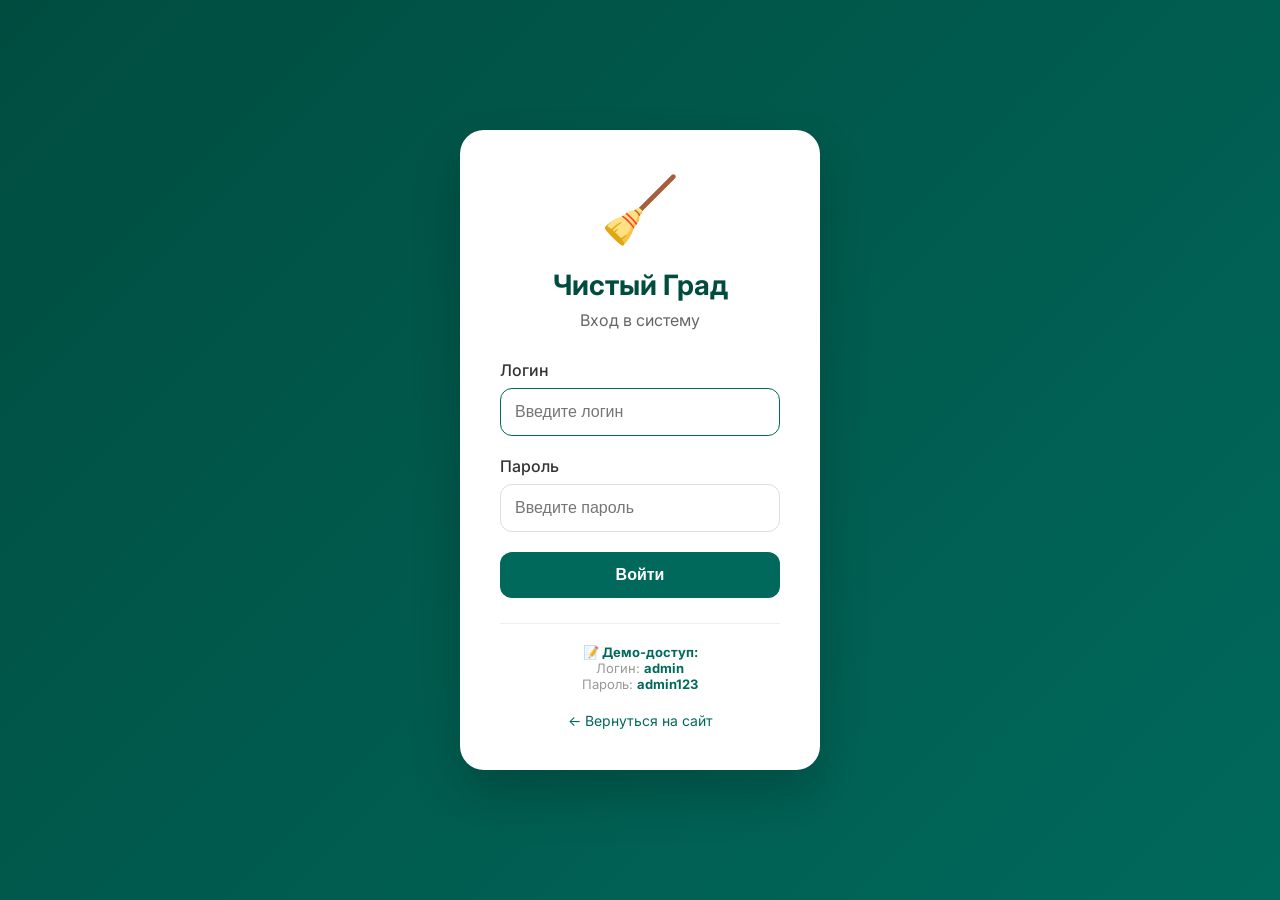
==== index.html @ 18fc3b46 "Add files via upload" ====
<!DOCTYPE html>
<html lang="ru">
<head>
    <meta charset="UTF-8">
    <meta name="viewport" content="width=device-width, initial-scale=1.0">
    <title>Чистый Град | Профессиональная уборка в Нижнем Новгороде</title>
    <link rel="stylesheet" href="style.css">
    <link href="https://fonts.googleapis.com/css2?family=Inter:wght@300;400;500;600;700;800&display=swap" rel="stylesheet">
</head>
<body>
    <div class="app-wrapper">
        <aside class="sidebar">
            <div class="logo-sidebar">
                <h1>🧹 Чистый Град</h1>
                <p>Профессиональная уборка</p>
            </div>
            <nav class="nav-vertical">
                <a href="index.html" class="nav-link active">
                    <span class="nav-icon">🏠</span>
                    <span>Главная</span>
                </a>
                <a href="services.html" class="nav-link">
                    <span class="nav-icon">🧼</span>
                    <span>Услуги</span>
                </a>
                <a href="about.html" class="nav-link">
                    <span class="nav-icon">📖</span>
                    <span>О компании</span>
                </a>
                <a href="contacts.html" class="nav-link">
                    <span class="nav-icon">📍</span>
                    <span>Контакты</span>
                </a>
                <a href="admin.html" class="nav-link">
                    <span class="nav-icon">👨‍💼</span>
                    <span>Админ-панель</span>
                </a>
            </nav>
            <div class="sidebar-footer">
                <div class="sidebar-user" id="userInfo">
                    <span id="userName">👤 гость</span>
                    <a href="login.html" id="authLink" class="logout-link">🔐 Войти</a>
                </div>
                <div class="sidebar-phone">
                    <span>📞</span>
                    <a href="tel:+78312345678">+7 (831) 234-56-78</a>
                </div>
                <div class="sidebar-email">
                    <span>✉️</span>
                    <a href="mailto:info@chistygrad.ru">info@chistygrad.ru</a>
                </div>
            </div>
        </aside>

        <main class="main-content">
            <section class="hero">
                <div class="container">
                    <div class="hero-content">
                        <div class="hero-text">
                            <h1>Чистота, которая <span class="highlight">работает на вас</span></h1>
                            <p>Профессиональный клининг для квартир, домов и офисов в Нижнем Новгороде. Гарантия качества, современное оборудование, безопасные средства.</p>
                            <div class="hero-buttons">
                                <button class="btn-primary" onclick="document.getElementById('calculator').scrollIntoView({behavior: 'smooth'})">Рассчитать стоимость</button>
                                <button class="btn-secondary" onclick="openOrderForm()">Оставить заявку</button>
                            </div>
                        </div>
                        <div class="hero-stats">
                            <div class="stat">
                                <div class="stat-number">300+</div>
                                <div class="stat-label">Довольных клиентов</div>
                            </div>
                            <div class="stat">
                                <div class="stat-number">10</div>
                                <div class="stat-label">Лет на рынке</div>
                            </div>
                            <div class="stat">
                                <div class="stat-number">24/7</div>
                                <div class="stat-label">Поддержка</div>
                            </div>
                        </div>
                    </div>
                </div>
            </section>

            <section id="calculator" class="calculator-section">
                <div class="container">
                    <h2 class="section-title">📊 Калькулятор стоимости уборки</h2>
                    <p class="section-subtitle">Укажите параметры помещения — мы рассчитаем точную стоимость</p>
                    
                    <div class="calculator-container">
                        <div class="calculator-form">
                            <div class="form-group">
                                <label>Тип помещения</label>
                                <select id="roomType">
                                    <option value="apartment">Квартира</option>
                                    <option value="house">Частный дом / Коттедж</option>
                                    <option value="office">Офис</option>
                                    <option value="commercial">Коммерческое помещение</option>
                                </select>
                            </div>

                            <div class="form-group">
                                <label>Площадь (м²): <span id="areaValue">50</span> м²</label>
                                <input type="range" id="area" min="20" max="500" value="50" step="5">
                            </div>

                            <div class="form-group">
                                <label>Тип уборки</label>
                                <select id="cleaningType">
                                    <option value="standard">Стандартная (поддерживающая)</option>
                                    <option value="general">Генеральная уборка</option>
                                    <option value="afterrenovation">После ремонта / строительства</option>
                                    <option value="office">Офисная (ежедневная)</option>
                                </select>
                            </div>

                            <div class="form-group">
                                <label>Дополнительные услуги:</label>
                                <label class="checkbox">
                                    <input type="checkbox" id="windows"> Мытье окон (+₽500)
                                </label>
                                <label class="checkbox">
                                    <input type="checkbox" id="carpet"> Химчистка ковров/мебели (+₽150/м²)
                                </label>
                                <label class="checkbox">
                                    <input type="checkbox" id="fridge"> Мытье холодильника (+₽300)
                                </label>
                            </div>
                        </div>

                        <div class="calculator-result">
                            <div class="result-price">
                                <div class="result-label">Итого стоимость:</div>
                                <div class="result-value" id="totalPrice">0 ₽</div>
                                <div class="result-note">* Включая материалы и выезд бригады</div>
                            </div>
                            <button class="btn-primary btn-block" onclick="sendOrderFromCalculator()">Заказать по этой цене</button>
                        </div>
                    </div>
                </div>
            </section>

            <section class="features">
                <div class="container">
                    <h2 class="section-title">Почему выбирают нас</h2>
                    <div class="features-grid">
                        <div class="feature-card">
                            <div class="feature-icon">✅</div>
                            <h3>Гарантия качества</h3>
                            <p>Если вам что-то не понравится — переделаем бесплатно</p>
                        </div>
                        <div class="feature-card">
                            <div class="feature-icon">⚡</div>
                            <h3>Выезд за 30 минут</h3>
                            <p>Срочная уборка в день обращения</p>
                        </div>
                        <div class="feature-card">
                            <div class="feature-icon">🔒</div>
                            <h3>Безопасные средства</h3>
                            <p>Эко-средства, безопасные для детей и животных</p>
                        </div>
                        <div class="feature-card">
                            <div class="feature-icon">📋</div>
                            <h3>Официальный договор</h3>
                            <p>Работаем с юрлицами и ИП</p>
                        </div>
                    </div>
                </div>
            </section>

            <section class="reviews">
                <div class="container">
                    <h2 class="section-title">Отзывы наших клиентов</h2>
                    <div class="reviews-slider">
                        <div class="review-card">
                            <div class="review-text">"Отличная компания! Убирали офис после переезда — всё идеально."</div>
                            <div class="review-author">— Александр, ООО "СтройИнвест"</div>
                        </div>
                        <div class="review-card">
                            <div class="review-text">"Заказывал генеральную уборку квартиры. Результат — как после ремонта!"</div>
                            <div class="review-author">— Екатерина, Нижний Новгород</div>
                        </div>
                        <div class="review-card">
                            <div class="review-text">"Всегда чисто, персонал вежливый. Отличное соотношение цены и качества."</div>
                            <div class="review-author">— Михаил, УК "Центральная"</div>
                        </div>
                    </div>
                </div>
            </section>

            <section class="order-form">
                <div class="container">
                    <h2 class="section-title">Оставьте заявку на бесплатный расчет</h2>
                    <form id="mainOrderForm" class="form">
                        <div class="form-row">
                            <input type="text" placeholder="Ваше имя" id="name" required>
                            <input type="tel" placeholder="Телефон" id="phone" required>
                        </div>
                        <div class="form-row">
                            <input type="email" placeholder="Email">
                            <select id="serviceType">
                                <option value="">Выберите услугу</option>
                                <option>Уборка квартиры</option>
                                <option>Уборка офиса</option>
                                <option>Уборка коттеджа</option>
                                <option>Химчистка</option>
                            </select>
                        </div>
                        <textarea placeholder="Дополнительная информация (площадь, особенности...)" rows="3"></textarea>
                        <button type="submit" class="btn-primary btn-submit">Отправить заявку</button>
                    </form>
                </div>
            </section>

            <footer class="footer">
                <div class="container">
                    <div class="footer-content">
                        <div class="footer-info">
                            <h3>🧹 Чистый Град</h3>
                            <p>Профессиональная уборка с 2014 года</p>
                        </div>
                        <div class="footer-links">
                            <h4>Быстрые ссылки</h4>
                            <a href="services.html">Услуги</a>
                            <a href="about.html">О компании</a>
                            <a href="contacts.html">Контакты</a>
                        </div>
                        <div class="footer-contacts">
                            <h4>Контакты</h4>
                            <p>📞 +7 (831) 234-56-78</p>
                            <p>✉ info@chistygrad.ru</p>
                            <p>📍 г. Нижний Новгород, ул. Большая Покровская, 48</p>
                        </div>
                    </div>
                </div>
            </footer>
        </main>
    </div>

    <script src="script.js"></script>
    <script>
        // Проверка авторизации для главной страницы
        checkAuthAndRedirect();
    </script>
</body>
</html>
---- style.css ----
* {
    margin: 0;
    padding: 0;
    box-sizing: border-box;
}

body {
    font-family: 'Inter', sans-serif;
    line-height: 1.6;
    color: #1a1a2e;
    background: #f5f7fb;
}

.container {
    max-width: 1200px;
    margin: 0 auto;
    padding: 0 25px;
}

/* Структура с вертикальным меню */
.app-wrapper {
    display: flex;
    min-height: 100vh;
}

/* Боковое меню */
.sidebar {
    width: 280px;
    background: linear-gradient(180deg, #004d40 0%, #00695c 100%);
    color: white;
    position: fixed;
    height: 100vh;
    overflow-y: auto;
    box-shadow: 4px 0 20px rgba(0,0,0,0.1);
    display: flex;
    flex-direction: column;
}

.logo-sidebar {
    padding: 30px 20px;
    text-align: center;
    border-bottom: 1px solid rgba(255,255,255,0.15);
    margin-bottom: 20px;
}

.logo-sidebar h1 {
    font-size: 26px;
    color: #ffd700;
    margin-bottom: 8px;
}

.logo-sidebar p {
    font-size: 12px;
    opacity: 0.8;
}

.nav-vertical {
    display: flex;
    flex-direction: column;
    gap: 8px;
    padding: 0 15px;
    flex: 1;
}

.nav-link {
    display: flex;
    align-items: center;
    gap: 12px;
    padding: 12px 18px;
    color: rgba(255,255,255,0.85);
    text-decoration: none;
    border-radius: 12px;
    transition: all 0.3s;
    font-weight: 500;
}

.nav-link:hover {
    background: rgba(255,255,255,0.1);
    color: white;
}

.nav-link.active {
    background: #ffd700;
    color: #004d40;
}

.nav-icon {
    font-size: 20px;
}

.sidebar-footer {
    padding: 20px;
    border-top: 1px solid rgba(255,255,255,0.1);
    margin-top: auto;
}

.sidebar-user {
    display: flex;
    justify-content: space-between;
    align-items: center;
    padding: 10px 0;
    margin-bottom: 15px;
    border-bottom: 1px solid rgba(255,255,255,0.1);
}

.logout-link {
    color: #ffd700;
    text-decoration: none;
    font-size: 13px;
}

.logout-link:hover {
    text-decoration: underline;
}

.sidebar-phone, .sidebar-email {
    display: flex;
    align-items: center;
    gap: 10px;
    padding: 8px 0;
    font-size: 14px;
}

.sidebar-phone a, .sidebar-email a {
    color: rgba(255,255,255,0.8);
    text-decoration: none;
}

.sidebar-phone a:hover, .sidebar-email a:hover {
    color: #ffd700;
}

/* Основной контент */
.main-content {
    flex: 1;
    margin-left: 280px;
}

/* Hero секция */
.hero {
    background: linear-gradient(135deg, #004d40 0%, #00695c 100%);
    color: white;
    padding: 70px 0;
}

.hero-content {
    display: flex;
    justify-content: space-between;
    align-items: center;
    gap: 50px;
}

.hero-text h1 {
    font-size: 44px;
    margin-bottom: 20px;
    line-height: 1.2;
}

.highlight {
    color: #ffd700;
}

.hero-text p {
    font-size: 18px;
    margin-bottom: 30px;
    opacity: 0.9;
}

.hero-buttons {
    display: flex;
    gap: 15px;
}

.btn-primary, .btn-secondary {
    padding: 14px 32px;
    border-radius: 10px;
    font-size: 16px;
    font-weight: 600;
    cursor: pointer;
    transition: all 0.3s;
    border: none;
}

.btn-primary {
    background: #ffd700;
    color: #004d40;
}

.btn-primary:hover {
    transform: translateY(-2px);
    box-shadow: 0 5px 20px rgba(0,0,0,0.2);
}

.btn-secondary {
    background: transparent;
    border: 2px solid white;
    color: white;
}

.btn-secondary:hover {
    background: rgba(255,255,255,0.1);
}

.hero-stats {
    display: flex;
    gap: 40px;
}

.stat {
    text-align: center;
}

.stat-number {
    font-size: 36px;
    font-weight: 700;
}

.stat-label {
    font-size: 14px;
    opacity: 0.8;
}

/* Секции */
.section-title {
    text-align: center;
    font-size: 34px;
    margin-bottom: 15px;
    color: #004d40;
}

.section-subtitle {
    text-align: center;
    color: #666;
    margin-bottom: 40px;
}

/* Калькулятор */
.calculator-section {
    padding: 60px 0;
    background: #f5f7fb;
}

.calculator-container {
    display: grid;
    grid-template-columns: 1fr 1fr;
    gap: 40px;
    background: white;
    border-radius: 24px;
    padding: 40px;
    box-shadow: 0 10px 30px rgba(0,0,0,0.08);
}

.form-group {
    margin-bottom: 25px;
}

.form-group label {
    display: block;
    margin-bottom: 8px;
    font-weight: 500;
    color: #333;
}

.form-group select, .form-group input[type="range"] {
    width: 100%;
    padding: 12px;
    border: 1px solid #ddd;
    border-radius: 10px;
    font-size: 16px;
}

.checkbox {
    display: block;
    margin: 10px 0;
    cursor: pointer;
}

.checkbox input {
    margin-right: 10px;
}

.calculator-result {
    background: #004d40;
    border-radius: 20px;
    padding: 35px;
    color: white;
    text-align: center;
}

.result-price {
    margin-bottom: 30px;
}

.result-label {
    font-size: 18px;
    opacity: 0.9;
}

.result-value {
    font-size: 48px;
    font-weight: 700;
    margin: 10px 0;
}

.result-note {
    font-size: 12px;
    opacity: 0.7;
}

.btn-block {
    width: 100%;
}

/* Преимущества */
.features {
    padding: 60px 0;
}

.features-grid {
    display: grid;
    grid-template-columns: repeat(4, 1fr);
    gap: 30px;
    margin-top: 40px;
}

.feature-card {
    background: white;
    padding: 30px;
    border-radius: 20px;
    text-align: center;
    box-shadow: 0 5px 20px rgba(0,0,0,0.05);
    transition: transform 0.3s;
}

.feature-card:hover {
    transform: translateY(-5px);
}

.feature-icon {
    font-size: 48px;
    margin-bottom: 15px;
}

/* Отзывы */
.reviews {
    background: #f5f7fb;
    padding: 60px 0;
}

.reviews-slider {
    display: grid;
    grid-template-columns: repeat(3, 1fr);
    gap: 30px;
    margin-top: 40px;
}

.review-card {
    background: white;
    padding: 25px;
    border-radius: 20px;
    box-shadow: 0 5px 15px rgba(0,0,0,0.05);
}

.review-text {
    font-style: italic;
    margin-bottom: 15px;
    color: #333;
}

.review-author {
    color: #00695c;
    font-weight: 600;
}

/* Форма заявки */
.order-form {
    padding: 60px 0;
    background: linear-gradient(135deg, #004d40 0%, #00695c 100%);
    color: white;
}

.order-form .section-title, .order-form .section-subtitle {
    color: white;
}

.form {
    max-width: 700px;
    margin: 0 auto;
    background: rgba(255,255,255,0.1);
    padding: 35px;
    border-radius: 24px;
    backdrop-filter: blur(10px);
}

.form-row {
    display: grid;
    grid-template-columns: 1fr 1fr;
    gap: 15px;
    margin-bottom: 15px;
}

.form input, .form select, .form textarea {
    width: 100%;
    padding: 14px;
    border: 1px solid rgba(255,255,255,0.2);
    background: rgba(255,255,255,0.95);
    border-radius: 12px;
    font-size: 16px;
}

.form textarea {
    resize: vertical;
}

.btn-submit {
    width: 100%;
    margin-top: 15px;
}

/* Футер */
.footer {
    background: #1a1a2e;
    color: #aaa;
    padding: 50px 0;
}

.footer-content {
    display: grid;
    grid-template-columns: repeat(3, 1fr);
    gap: 40px;
}

.footer h3, .footer h4 {
    color: white;
    margin-bottom: 15px;
}

.footer a {
    color: #aaa;
    text-decoration: none;
    display: block;
    margin: 10px 0;
}

.footer a:hover {
    color: #ffd700;
}

/* Страница услуг */
.services-page {
    padding: 60px 0;
    background: #f5f7fb;
}

.services-grid-page {
    display: grid;
    grid-template-columns: repeat(3, 1fr);
    gap: 30px;
    margin-top: 40px;
}

.service-card-full {
    background: white;
    border-radius: 20px;
    overflow: hidden;
    box-shadow: 0 5px 20px rgba(0,0,0,0.08);
    transition: transform 0.3s;
}

.service-card-full:hover {
    transform: translateY(-5px);
}

.service-header {
    background: #00695c;
    color: white;
    padding: 20px;
    text-align: center;
}

.service-header h3 {
    font-size: 22px;
}

.service-body {
    padding: 25px;
}

.service-price {
    font-size: 26px;
    font-weight: 700;
    color: #00695c;
    margin: 15px 0;
}

.service-list {
    list-style: none;
    padding: 0;
}

.service-list li {
    padding: 8px 0;
    border-bottom: 1px solid #eee;
}

.service-list li:before {
    content: "✓";
    color: #00695c;
    margin-right: 10px;
    font-weight: bold;
}

.btn-order {
    display: block;
    text-align: center;
    background: #ffd700;
    color: #004d40;
    padding: 12px;
    border-radius: 10px;
    text-decoration: none;
    font-weight: 600;
    margin-top: 20px;
}

/* Страница "О компании" */
.about-page {
    padding: 60px 0;
    background: #f5f7fb;
}

.about-grid {
    display: grid;
    grid-template-columns: 1fr 1fr;
    gap: 50px;
    align-items: center;
    margin-bottom: 50px;
}

.about-text h2 {
    color: #00695c;
    margin-bottom: 20px;
}

.about-text p {
    margin-bottom: 15px;
    line-height: 1.8;
}

.about-card {
    background: #00695c;
    border-radius: 20px;
    padding: 40px;
    text-align: center;
    color: white;
}

.about-icon {
    font-size: 70px;
    display: block;
    margin-bottom: 20px;
}

.numbers-grid {
    display: grid;
    grid-template-columns: repeat(4, 1fr);
    gap: 25px;
    margin: 50px 0;
}

.number-item {
    background: white;
    padding: 30px;
    border-radius: 20px;
    text-align: center;
    box-shadow: 0 5px 15px rgba(0,0,0,0.05);
}

.number-item .number {
    font-size: 42px;
    font-weight: 700;
    color: #00695c;
}

.mission-box {
    background: #004d40;
    color: white;
    padding: 40px;
    border-radius: 24px;
    text-align: center;
    margin: 40px 0;
}

.mission-box p {
    font-size: 20px;
    font-style: italic;
}

.mission-author {
    margin-top: 15px;
    font-size: 16px !important;
    opacity: 0.8;
}

.team-grid {
    display: grid;
    grid-template-columns: repeat(3, 1fr);
    gap: 30px;
    margin-top: 30px;
}

.team-card {
    background: white;
    text-align: center;
    padding: 30px;
    border-radius: 20px;
    box-shadow: 0 5px 15px rgba(0,0,0,0.05);
}

.team-icon {
    font-size: 55px;
    margin-bottom: 15px;
}

.team-card h4 {
    color: #00695c;
    margin: 10px 0 5px;
}

/* Страница контактов */
.contacts-page {
    padding: 60px 0;
    background: #f5f7fb;
}

.contacts-grid {
    display: grid;
    grid-template-columns: 1fr 1fr;
    gap: 50px;
}

.contact-card {
    background: white;
    padding: 30px;
    border-radius: 20px;
    margin-bottom: 25px;
    box-shadow: 0 5px 15px rgba(0,0,0,0.05);
}

.contact-card h3 {
    color: #00695c;
    margin-bottom: 20px;
}

.contact-item {
    display: flex;
    align-items: center;
    gap: 15px;
    padding: 12px 0;
    border-bottom: 1px solid #eee;
}

.contact-icon {
    font-size: 24px;
}

.contact-item a {
    color: #00695c;
    text-decoration: none;
}

.subway-station {
    background: #f5f5f5;
    border-radius: 12px;
    padding: 15px;
    margin: 15px 0;
}

.work-hours table {
    width: 100%;
}

.work-hours td {
    padding: 8px;
}

.map-placeholder {
    background: #00695c;
    border-radius: 20px;
    padding: 40px;
    text-align: center;
    color: white;
}

.map-icon {
    font-size: 60px;
    margin-bottom: 15px;
}

.map-info {
    background: white;
    border-radius: 16px;
    padding: 20px;
    margin-top: 20px;
    color: #333;
}

/* Адаптивность */
@media (max-width: 1024px) {
    .sidebar {
        width: 240px;
    }
    .main-content {
        margin-left: 240px;
    }
    .features-grid,
    .services-grid-page,
    .reviews-slider {
        grid-template-columns: repeat(2, 1fr);
    }
}

@media (max-width: 768px) {
    .sidebar {
        width: 70px;
    }
    .sidebar .logo-sidebar h1,
    .sidebar .logo-sidebar p,
    .sidebar .nav-link span:last-child,
    .sidebar-footer .sidebar-phone span:last-child,
    .sidebar-footer .sidebar-email span:last-child,
    .sidebar-user span:first-child {
        display: none;
    }
    .sidebar .nav-link {
        justify-content: center;
        padding: 12px;
    }
    .sidebar .nav-icon {
        font-size: 24px;
    }
    .sidebar-user {
        justify-content: center;
    }
    .sidebar-phone, .sidebar-email {
        justify-content: center;
    }
    .main-content {
        margin-left: 70px;
    }
    .hero-content {
        flex-direction: column;
        text-align: center;
    }
    .hero-buttons {
        justify-content: center;
    }
    .hero-stats {
        justify-content: center;
    }
    .calculator-container,
    .about-grid,
    .contacts-grid {
        grid-template-columns: 1fr;
    }
    .features-grid,
    .services-grid-page,
    .reviews-slider,
    .numbers-grid,
    .team-grid {
        grid-template-columns: 1fr;
    }
    .form-row {
        grid-template-columns: 1fr;
    }
    .footer-content {
        grid-template-columns: 1fr;
        text-align: center;
    }
}
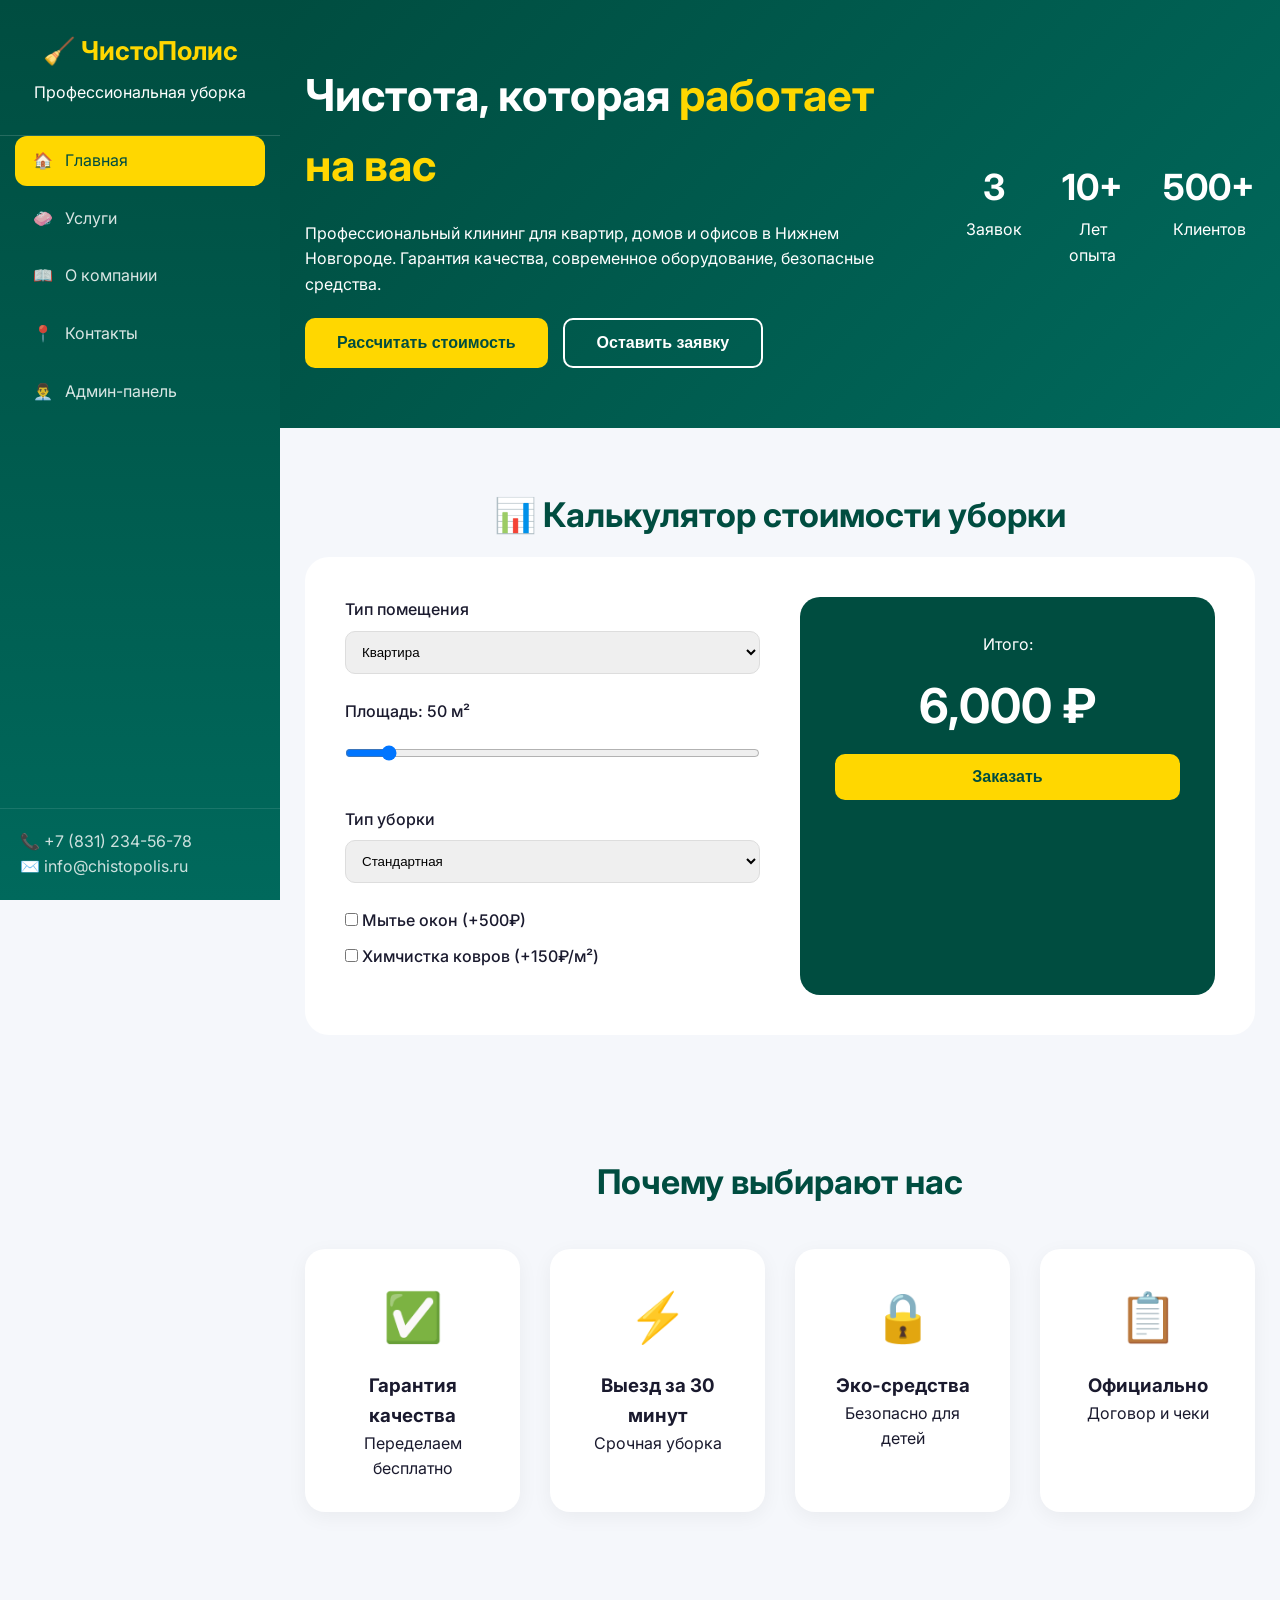
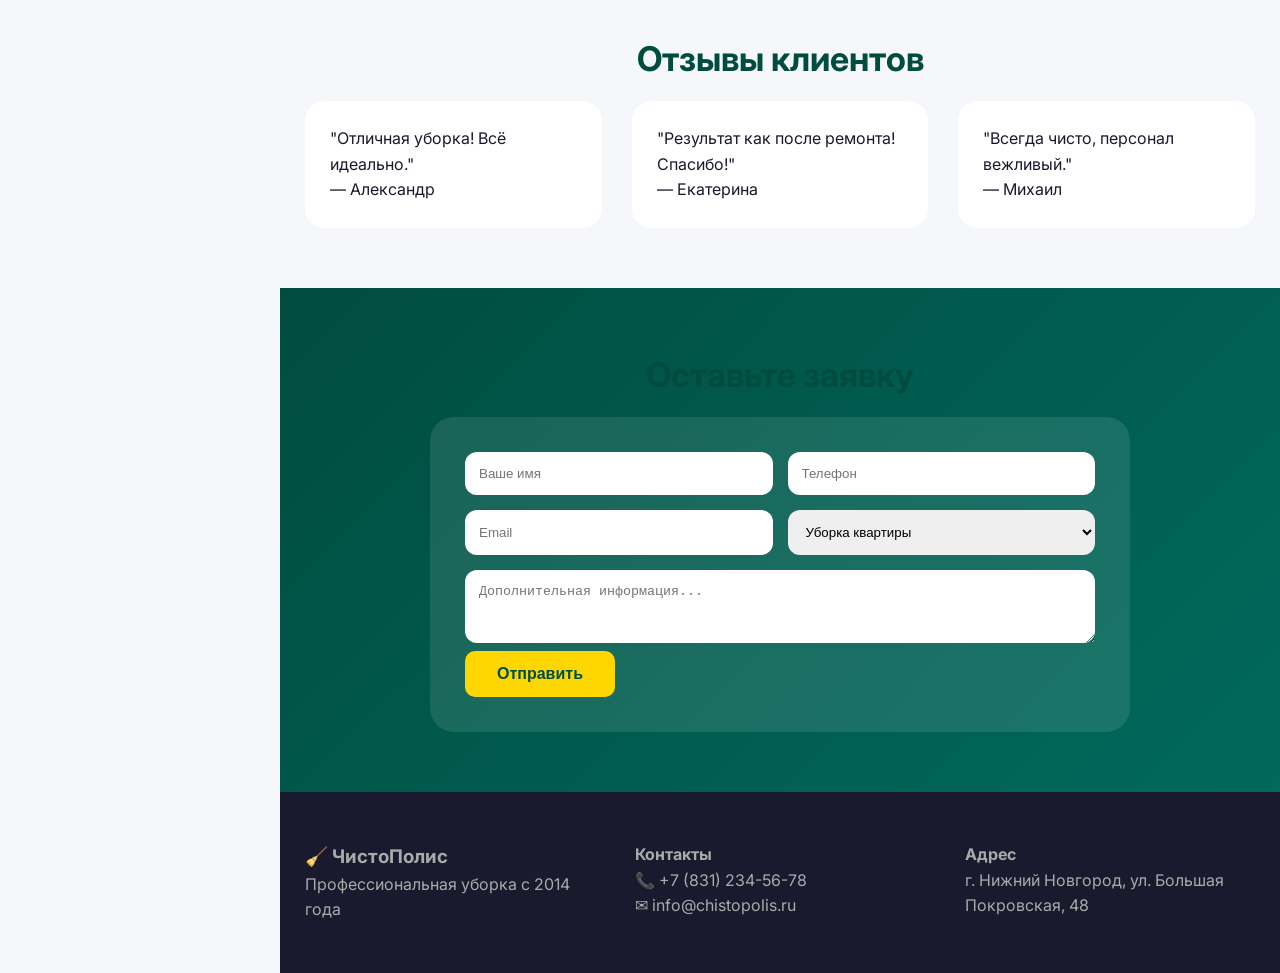
==== commit 87595c73: "Update index.html" ====
--- a/index.html
+++ b/index.html
@@ -3,56 +3,55 @@
 <head>
     <meta charset="UTF-8">
     <meta name="viewport" content="width=device-width, initial-scale=1.0">
-    <title>Чистый Град | Профессиональная уборка в Нижнем Новгороде</title>
+    <title>ЧистоПолис | Профессиональная уборка в Нижнем Новгороде</title>
+    <link href="https://fonts.googleapis.com/css2?family=Inter:wght@300;400;500;600;700;800&display=swap" rel="stylesheet">
     <link rel="stylesheet" href="style.css">
-    <link href="https://fonts.googleapis.com/css2?family=Inter:wght@300;400;500;600;700;800&display=swap" rel="stylesheet">
 </head>
 <body>
-    <div class="app-wrapper">
-        <aside class="sidebar">
-            <div class="logo-sidebar">
-                <h1>🧹 Чистый Град</h1>
-                <p>Профессиональная уборка</p>
-            </div>
-            <nav class="nav-vertical">
-                <a href="index.html" class="nav-link active">
-                    <span class="nav-icon">🏠</span>
-                    <span>Главная</span>
-                </a>
-                <a href="services.html" class="nav-link">
-                    <span class="nav-icon">🧼</span>
-                    <span>Услуги</span>
-                </a>
-                <a href="about.html" class="nav-link">
-                    <span class="nav-icon">📖</span>
-                    <span>О компании</span>
-                </a>
-                <a href="contacts.html" class="nav-link">
-                    <span class="nav-icon">📍</span>
-                    <span>Контакты</span>
-                </a>
-                <a href="admin.html" class="nav-link">
-                    <span class="nav-icon">👨‍💼</span>
-                    <span>Админ-панель</span>
-                </a>
-            </nav>
-            <div class="sidebar-footer">
-                <div class="sidebar-user" id="userInfo">
-                    <span id="userName">👤 гость</span>
-                    <a href="login.html" id="authLink" class="logout-link">🔐 Войти</a>
-                </div>
-                <div class="sidebar-phone">
-                    <span>📞</span>
-                    <a href="tel:+78312345678">+7 (831) 234-56-78</a>
-                </div>
-                <div class="sidebar-email">
-                    <span>✉️</span>
-                    <a href="mailto:info@chistygrad.ru">info@chistygrad.ru</a>
-                </div>
-            </div>
-        </aside>
-
-        <main class="main-content">
+
+<div class="app-wrapper">
+    <aside class="sidebar">
+        <div class="logo-sidebar">
+            <h1>🧹 ЧистоПолис</h1>
+            <p>Профессиональная уборка</p>
+        </div>
+        <nav class="nav-vertical">
+            <a href="#" onclick="showPage('main'); return false;" class="nav-link active">
+                <span class="nav-icon">🏠</span>
+                <span>Главная</span>
+            </a>
+            <a href="#" onclick="showPage('services'); return false;" class="nav-link">
+                <span class="nav-icon">🧼</span>
+                <span>Услуги</span>
+            </a>
+            <a href="#" onclick="showPage('about'); return false;" class="nav-link">
+                <span class="nav-icon">📖</span>
+                <span>О компании</span>
+            </a>
+            <a href="#" onclick="showPage('contacts'); return false;" class="nav-link">
+                <span class="nav-icon">📍</span>
+                <span>Контакты</span>
+            </a>
+            <a href="#" onclick="showPage('admin'); return false;" class="nav-link">
+                <span class="nav-icon">👨‍💼</span>
+                <span>Админ-панель</span>
+            </a>
+        </nav>
+        <div class="sidebar-footer">
+            <div class="sidebar-phone">
+                <span>📞</span>
+                <a href="tel:+78312345678">+7 (831) 234-56-78</a>
+            </div>
+            <div class="sidebar-email">
+                <span>✉️</span>
+                <a href="mailto:info@chistopolis.ru">info@chistopolis.ru</a>
+            </div>
+        </div>
+    </aside>
+
+    <main class="main-content">
+        <!-- ГЛАВНАЯ СТРАНИЦА -->
+        <div id="page-main">
             <section class="hero">
                 <div class="container">
                     <div class="hero-content">
@@ -65,182 +64,185 @@
                             </div>
                         </div>
                         <div class="hero-stats">
-                            <div class="stat">
-                                <div class="stat-number">300+</div>
-                                <div class="stat-label">Довольных клиентов</div>
-                            </div>
-                            <div class="stat">
-                                <div class="stat-number">10</div>
-                                <div class="stat-label">Лет на рынке</div>
-                            </div>
-                            <div class="stat">
-                                <div class="stat-number">24/7</div>
-                                <div class="stat-label">Поддержка</div>
-                            </div>
-                        </div>
-                    </div>
-                </div>
-            </section>
-
+                            <div class="stat"><div class="stat-number" id="heroOrders">0</div><div class="stat-label">Заявок</div></div>
+                            <div class="stat"><div class="stat-number">10+</div><div class="stat-label">Лет опыта</div></div>
+                            <div class="stat"><div class="stat-number">500+</div><div class="stat-label">Клиентов</div></div>
+                        </div>
+                    </div>
+                </div>
+            </section>
+
+            <!-- Калькулятор -->
             <section id="calculator" class="calculator-section">
                 <div class="container">
                     <h2 class="section-title">📊 Калькулятор стоимости уборки</h2>
-                    <p class="section-subtitle">Укажите параметры помещения — мы рассчитаем точную стоимость</p>
-                    
                     <div class="calculator-container">
                         <div class="calculator-form">
                             <div class="form-group">
                                 <label>Тип помещения</label>
                                 <select id="roomType">
                                     <option value="apartment">Квартира</option>
-                                    <option value="house">Частный дом / Коттедж</option>
+                                    <option value="house">Частный дом</option>
                                     <option value="office">Офис</option>
-                                    <option value="commercial">Коммерческое помещение</option>
                                 </select>
                             </div>
-
-                            <div class="form-group">
-                                <label>Площадь (м²): <span id="areaValue">50</span> м²</label>
+                            <div class="form-group">
+                                <label>Площадь: <span id="areaValue">50</span> м²</label>
                                 <input type="range" id="area" min="20" max="500" value="50" step="5">
                             </div>
-
                             <div class="form-group">
                                 <label>Тип уборки</label>
                                 <select id="cleaningType">
-                                    <option value="standard">Стандартная (поддерживающая)</option>
-                                    <option value="general">Генеральная уборка</option>
-                                    <option value="afterrenovation">После ремонта / строительства</option>
-                                    <option value="office">Офисная (ежедневная)</option>
+                                    <option value="standard">Стандартная</option>
+                                    <option value="general">Генеральная</option>
+                                    <option value="after">После ремонта</option>
                                 </select>
                             </div>
-
-                            <div class="form-group">
-                                <label>Дополнительные услуги:</label>
-                                <label class="checkbox">
-                                    <input type="checkbox" id="windows"> Мытье окон (+₽500)
-                                </label>
-                                <label class="checkbox">
-                                    <input type="checkbox" id="carpet"> Химчистка ковров/мебели (+₽150/м²)
-                                </label>
-                                <label class="checkbox">
-                                    <input type="checkbox" id="fridge"> Мытье холодильника (+₽300)
-                                </label>
-                            </div>
-                        </div>
-
+                            <div class="form-group">
+                                <label class="checkbox"><input type="checkbox" id="windows"> Мытье окон (+500₽)</label>
+                                <label class="checkbox"><input type="checkbox" id="carpet"> Химчистка ковров (+150₽/м²)</label>
+                            </div>
+                        </div>
                         <div class="calculator-result">
                             <div class="result-price">
-                                <div class="result-label">Итого стоимость:</div>
+                                <div class="result-label">Итого:</div>
                                 <div class="result-value" id="totalPrice">0 ₽</div>
-                                <div class="result-note">* Включая материалы и выезд бригады</div>
-                            </div>
-                            <button class="btn-primary btn-block" onclick="sendOrderFromCalculator()">Заказать по этой цене</button>
-                        </div>
-                    </div>
-                </div>
-            </section>
-
+                            </div>
+                            <button class="btn-primary btn-block" onclick="sendOrderFromCalculator()">Заказать</button>
+                        </div>
+                    </div>
+                </div>
+            </section>
+
+            <!-- Преимущества -->
             <section class="features">
                 <div class="container">
                     <h2 class="section-title">Почему выбирают нас</h2>
                     <div class="features-grid">
-                        <div class="feature-card">
-                            <div class="feature-icon">✅</div>
-                            <h3>Гарантия качества</h3>
-                            <p>Если вам что-то не понравится — переделаем бесплатно</p>
-                        </div>
-                        <div class="feature-card">
-                            <div class="feature-icon">⚡</div>
-                            <h3>Выезд за 30 минут</h3>
-                            <p>Срочная уборка в день обращения</p>
-                        </div>
-                        <div class="feature-card">
-                            <div class="feature-icon">🔒</div>
-                            <h3>Безопасные средства</h3>
-                            <p>Эко-средства, безопасные для детей и животных</p>
-                        </div>
-                        <div class="feature-card">
-                            <div class="feature-icon">📋</div>
-                            <h3>Официальный договор</h3>
-                            <p>Работаем с юрлицами и ИП</p>
-                        </div>
-                    </div>
-                </div>
-            </section>
-
+                        <div class="feature-card"><div class="feature-icon">✅</div><h3>Гарантия качества</h3><p>Переделаем бесплатно</p></div>
+                        <div class="feature-card"><div class="feature-icon">⚡</div><h3>Выезд за 30 минут</h3><p>Срочная уборка</p></div>
+                        <div class="feature-card"><div class="feature-icon">🔒</div><h3>Эко-средства</h3><p>Безопасно для детей</p></div>
+                        <div class="feature-card"><div class="feature-icon">📋</div><h3>Официально</h3><p>Договор и чеки</p></div>
+                    </div>
+                </div>
+            </section>
+
+            <!-- Отзывы -->
             <section class="reviews">
                 <div class="container">
-                    <h2 class="section-title">Отзывы наших клиентов</h2>
-                    <div class="reviews-slider">
-                        <div class="review-card">
-                            <div class="review-text">"Отличная компания! Убирали офис после переезда — всё идеально."</div>
-                            <div class="review-author">— Александр, ООО "СтройИнвест"</div>
-                        </div>
-                        <div class="review-card">
-                            <div class="review-text">"Заказывал генеральную уборку квартиры. Результат — как после ремонта!"</div>
-                            <div class="review-author">— Екатерина, Нижний Новгород</div>
-                        </div>
-                        <div class="review-card">
-                            <div class="review-text">"Всегда чисто, персонал вежливый. Отличное соотношение цены и качества."</div>
-                            <div class="review-author">— Михаил, УК "Центральная"</div>
-                        </div>
-                    </div>
-                </div>
-            </section>
-
+                    <h2 class="section-title">Отзывы клиентов</h2>
+                    <div class="reviews-slider" id="reviewsContainer">
+                        <div class="review-card"><div class="review-text">"Отличная уборка! Всё идеально."</div><div class="review-author">— Александр</div></div>
+                        <div class="review-card"><div class="review-text">"Результат как после ремонта! Спасибо!"</div><div class="review-author">— Екатерина</div></div>
+                        <div class="review-card"><div class="review-text">"Всегда чисто, персонал вежливый."</div><div class="review-author">— Михаил</div></div>
+                    </div>
+                </div>
+            </section>
+
+            <!-- Форма заявки -->
             <section class="order-form">
                 <div class="container">
-                    <h2 class="section-title">Оставьте заявку на бесплатный расчет</h2>
+                    <h2 class="section-title">Оставьте заявку</h2>
                     <form id="mainOrderForm" class="form">
-                        <div class="form-row">
-                            <input type="text" placeholder="Ваше имя" id="name" required>
-                            <input type="tel" placeholder="Телефон" id="phone" required>
-                        </div>
-                        <div class="form-row">
-                            <input type="email" placeholder="Email">
-                            <select id="serviceType">
-                                <option value="">Выберите услугу</option>
-                                <option>Уборка квартиры</option>
-                                <option>Уборка офиса</option>
-                                <option>Уборка коттеджа</option>
-                                <option>Химчистка</option>
-                            </select>
-                        </div>
-                        <textarea placeholder="Дополнительная информация (площадь, особенности...)" rows="3"></textarea>
-                        <button type="submit" class="btn-primary btn-submit">Отправить заявку</button>
+                        <div class="form-row"><input type="text" id="orderName" placeholder="Ваше имя" required><input type="tel" id="orderPhone" placeholder="Телефон" required></div>
+                        <div class="form-row"><input type="email" placeholder="Email"><select id="orderService"><option>Уборка квартиры</option><option>Уборка офиса</option><option>Химчистка</option></select></div>
+                        <textarea id="orderMessage" placeholder="Дополнительная информация..." rows="3"></textarea>
+                        <button type="submit" class="btn-primary btn-submit">Отправить</button>
                     </form>
                 </div>
             </section>
-
-            <footer class="footer">
-                <div class="container">
-                    <div class="footer-content">
-                        <div class="footer-info">
-                            <h3>🧹 Чистый Град</h3>
-                            <p>Профессиональная уборка с 2014 года</p>
-                        </div>
-                        <div class="footer-links">
-                            <h4>Быстрые ссылки</h4>
-                            <a href="services.html">Услуги</a>
-                            <a href="about.html">О компании</a>
-                            <a href="contacts.html">Контакты</a>
-                        </div>
-                        <div class="footer-contacts">
-                            <h4>Контакты</h4>
-                            <p>📞 +7 (831) 234-56-78</p>
-                            <p>✉ info@chistygrad.ru</p>
-                            <p>📍 г. Нижний Новгород, ул. Большая Покровская, 48</p>
-                        </div>
-                    </div>
-                </div>
-            </footer>
-        </main>
-    </div>
-
-    <script src="script.js"></script>
-    <script>
-        // Проверка авторизации для главной страницы
-        checkAuthAndRedirect();
-    </script>
+        </div>
+
+        <!-- СТРАНИЦА УСЛУГ -->
+        <div id="page-services" style="display: none;">
+            <section class="services-page">
+                <div class="container">
+                    <h1 class="section-title">Наши услуги</h1>
+                    <div class="services-grid-page">
+                        <div class="service-card"><div class="service-header">🏠 Уборка квартир</div><div class="service-body"><div class="service-price">от 120 ₽/м²</div><ul><li>Поддерживающая</li><li>Генеральная</li><li>После ремонта</li></ul><button class="btn-order" onclick="openOrderForm()">Заказать</button></div></div>
+                        <div class="service-card"><div class="service-header">🏢 Уборка офисов</div><div class="service-body"><div class="service-price">от 90 ₽/м²</div><ul><li>Ежедневная</li><li>Комплексная</li><li>После ремонта</li></ul><button class="btn-order" onclick="openOrderForm()">Заказать</button></div></div>
+                        <div class="service-card"><div class="service-header">🏰 Уборка коттеджей</div><div class="service-body"><div class="service-price">от 150 ₽/м²</div><ul><li>Генеральная</li><li>Мытье фасадов</li><li>Уход за территорией</li></ul><button class="btn-order" onclick="openOrderForm()">Заказать</button></div></div>
+                        <div class="service-card"><div class="service-header">🧹 Химчистка</div><div class="service-body"><div class="service-price">от 150 ₽/м²</div><ul><li>Ковров</li><li>Диванов</li><li>Матрасов</li></ul><button class="btn-order" onclick="openOrderForm()">Заказать</button></div></div>
+                        <div class="service-card"><div class="service-header">🪟 Мытье окон</div><div class="service-body"><div class="service-price">от 500 ₽/окно</div><ul><li>Обычные окна</li><li>Витражы</li><li>Панорамные</li></ul><button class="btn-order" onclick="openOrderForm()">Заказать</button></div></div>
+                        <div class="service-card"><div class="service-header">🏭 Коммерческий клининг</div><div class="service-body"><div class="service-price">от 110 ₽/м²</div><ul><li>ТРЦ</li><li>Склады</li><li>Производства</li></ul><button class="btn-order" onclick="openOrderForm()">Заказать</button></div></div>
+                    </div>
+                </div>
+            </section>
+        </div>
+
+        <!-- СТРАНИЦА О НАС -->
+        <div id="page-about" style="display: none;">
+            <section class="about-page">
+                <div class="container">
+                    <h1 class="section-title">О компании</h1>
+                    <div class="about-grid">
+                        <div><h2>Кто мы?</h2><p>«ЧистоПолис» — современная клининговая компания, работающая в Нижнем Новгороде с 2014 года. Мы используем профессиональное оборудование и экологичные средства.</p><h2>Наши принципы</h2><ul><li>Честные цены</li><li>Гарантия качества</li><li>Индивидуальный подход</li></ul></div>
+                        <div><div class="about-card"><span class="about-icon">🧹</span><h3>500+ клиентов</h3><p>доверяют нам</p></div></div>
+                    </div>
+                    <div class="numbers-grid"><div class="number-item"><div class="number">10</div><div>лет на рынке</div></div><div class="number-item"><div class="number">500+</div><div>клиентов</div></div><div class="number-item"><div class="number">98%</div><div>довольных</div></div></div>
+                </div>
+            </section>
+        </div>
+
+        <!-- СТРАНИЦА КОНТАКТЫ -->
+        <div id="page-contacts" style="display: none;">
+            <section class="contacts-page">
+                <div class="container">
+                    <h1 class="section-title">Контакты</h1>
+                    <div class="contacts-grid">
+                        <div><div class="contact-card"><h3>📞 Свяжитесь с нами</h3><p>📱 +7 (831) 234-56-78</p><p>✉️ info@chistopolis.ru</p><p>💬 WhatsApp/Telegram</p></div><div class="contact-card"><h3>📍 Адрес</h3><p>г. Нижний Новгород, ул. Большая Покровская, 48</p><p>🚇 Метро: Горьковская — 5 минут</p></div></div>
+                        <div><div class="contact-card"><h3>⏰ Режим работы</h3><p>Пн-Пт: 8:00 - 22:00</p><p>Сб-Вс: 9:00 - 20:00</p></div><div class="map-placeholder">🗺️ Карта проезда</div></div>
+                    </div>
+                </div>
+            </section>
+        </div>
+
+        <!-- АДМИН-ПАНЕЛЬ (с авторизацией) -->
+        <div id="page-admin" style="display: none;">
+            <div class="admin-auth-overlay" id="adminAuthOverlay">
+                <div class="admin-login-card">
+                    <div class="auth-logo">🧹</div>
+                    <h2>Вход в админ-панель</h2>
+                    <p>Только для сотрудников</p>
+                    <input type="text" id="adminUsername" placeholder="Логин">
+                    <input type="password" id="adminPassword" placeholder="Пароль">
+                    <button class="btn-primary" onclick="loginToAdmin()">Войти</button>
+                    <button class="btn-secondary" onclick="closeAdminLogin()">На главную</button>
+                    <div class="demo-hint">demo / demo123</div>
+                </div>
+            </div>
+
+            <div id="adminPanelContent" style="display: none;">
+                <div class="admin-header">
+                    <h1>📊 Панель управления</h1>
+                    <button class="btn-secondary" onclick="logoutFromAdmin()">🚪 Выйти</button>
+                </div>
+                <div class="admin-tabs">
+                    <button class="admin-tab active" onclick="switchAdminTab('stats')">📊 Заявки</button>
+                    <button class="admin-tab" onclick="switchAdminTab('settings')">⚙️ Настройки</button>
+                </div>
+                <div id="adminTabStats" class="admin-tab-content">
+                    <div class="stats-cards-admin" id="adminStats"></div>
+                    <div class="leads-list" id="leadsList"></div>
+                </div>
+                <div id="adminTabSettings" class="admin-tab-content" style="display: none;">
+                    <div class="settings-card"><h3>О компании</h3><input type="text" id="companyName" placeholder="Название компании"><textarea id="companyDesc" placeholder="Описание"></textarea><button class="btn-primary" onclick="saveSettings()">Сохранить</button></div>
+                </div>
+            </div>
+        </div>
+
+        <footer class="footer">
+            <div class="container">
+                <div class="footer-content">
+                    <div><h3>🧹 ЧистоПолис</h3><p>Профессиональная уборка с 2014 года</p></div>
+                    <div><h4>Контакты</h4><p>📞 +7 (831) 234-56-78</p><p>✉ info@chistopolis.ru</p></div>
+                    <div><h4>Адрес</h4><p>г. Нижний Новгород, ул. Большая Покровская, 48</p></div>
+                </div>
+            </div>
+        </footer>
+    </main>
+</div>
+
+<script src="script.js"></script>
 </body>
-</html>+</html>
--- a/style.css
+++ b/style.css
@@ -17,13 +17,12 @@
     padding: 0 25px;
 }
 
-/* Структура с вертикальным меню */
 .app-wrapper {
     display: flex;
     min-height: 100vh;
 }
 
-/* Боковое меню */
+/* Сайдбар */
 .sidebar {
     width: 280px;
     background: linear-gradient(180deg, #004d40 0%, #00695c 100%);
@@ -31,7 +30,6 @@
     position: fixed;
     height: 100vh;
     overflow-y: auto;
-    box-shadow: 4px 0 20px rgba(0,0,0,0.1);
     display: flex;
     flex-direction: column;
 }
@@ -40,18 +38,12 @@
     padding: 30px 20px;
     text-align: center;
     border-bottom: 1px solid rgba(255,255,255,0.15);
-    margin-bottom: 20px;
 }
 
 .logo-sidebar h1 {
     font-size: 26px;
     color: #ffd700;
     margin-bottom: 8px;
-}
-
-.logo-sidebar p {
-    font-size: 12px;
-    opacity: 0.8;
 }
 
 .nav-vertical {
@@ -71,54 +63,16 @@
     text-decoration: none;
     border-radius: 12px;
     transition: all 0.3s;
-    font-weight: 500;
-}
-
-.nav-link:hover {
-    background: rgba(255,255,255,0.1);
-    color: white;
-}
-
-.nav-link.active {
+}
+
+.nav-link:hover, .nav-link.active {
     background: #ffd700;
     color: #004d40;
-}
-
-.nav-icon {
-    font-size: 20px;
 }
 
 .sidebar-footer {
     padding: 20px;
     border-top: 1px solid rgba(255,255,255,0.1);
-    margin-top: auto;
-}
-
-.sidebar-user {
-    display: flex;
-    justify-content: space-between;
-    align-items: center;
-    padding: 10px 0;
-    margin-bottom: 15px;
-    border-bottom: 1px solid rgba(255,255,255,0.1);
-}
-
-.logout-link {
-    color: #ffd700;
-    text-decoration: none;
-    font-size: 13px;
-}
-
-.logout-link:hover {
-    text-decoration: underline;
-}
-
-.sidebar-phone, .sidebar-email {
-    display: flex;
-    align-items: center;
-    gap: 10px;
-    padding: 8px 0;
-    font-size: 14px;
 }
 
 .sidebar-phone a, .sidebar-email a {
@@ -126,21 +80,16 @@
     text-decoration: none;
 }
 
-.sidebar-phone a:hover, .sidebar-email a:hover {
-    color: #ffd700;
-}
-
-/* Основной контент */
 .main-content {
     flex: 1;
     margin-left: 280px;
 }
 
-/* Hero секция */
+/* Hero */
 .hero {
     background: linear-gradient(135deg, #004d40 0%, #00695c 100%);
     color: white;
-    padding: 70px 0;
+    padding: 60px 0;
 }
 
 .hero-content {
@@ -153,22 +102,16 @@
 .hero-text h1 {
     font-size: 44px;
     margin-bottom: 20px;
-    line-height: 1.2;
 }
 
 .highlight {
     color: #ffd700;
 }
 
-.hero-text p {
-    font-size: 18px;
-    margin-bottom: 30px;
-    opacity: 0.9;
-}
-
 .hero-buttons {
     display: flex;
     gap: 15px;
+    margin-top: 20px;
 }
 
 .btn-primary, .btn-secondary {
@@ -177,7 +120,6 @@
     font-size: 16px;
     font-weight: 600;
     cursor: pointer;
-    transition: all 0.3s;
     border: none;
 }
 
@@ -186,21 +128,12 @@
     color: #004d40;
 }
 
-.btn-primary:hover {
-    transform: translateY(-2px);
-    box-shadow: 0 5px 20px rgba(0,0,0,0.2);
-}
-
 .btn-secondary {
     background: transparent;
     border: 2px solid white;
     color: white;
 }
 
-.btn-secondary:hover {
-    background: rgba(255,255,255,0.1);
-}
-
 .hero-stats {
     display: flex;
     gap: 40px;
@@ -215,12 +148,12 @@
     font-weight: 700;
 }
 
-.stat-label {
-    font-size: 14px;
-    opacity: 0.8;
-}
-
-/* Секции */
+/* Калькулятор */
+.calculator-section {
+    padding: 60px 0;
+    background: #f5f7fb;
+}
+
 .section-title {
     text-align: center;
     font-size: 34px;
@@ -228,18 +161,6 @@
     color: #004d40;
 }
 
-.section-subtitle {
-    text-align: center;
-    color: #666;
-    margin-bottom: 40px;
-}
-
-/* Калькулятор */
-.calculator-section {
-    padding: 60px 0;
-    background: #f5f7fb;
-}
-
 .calculator-container {
     display: grid;
     grid-template-columns: 1fr 1fr;
@@ -247,7 +168,6 @@
     background: white;
     border-radius: 24px;
     padding: 40px;
-    box-shadow: 0 10px 30px rgba(0,0,0,0.08);
 }
 
 .form-group {
@@ -258,7 +178,6 @@
     display: block;
     margin-bottom: 8px;
     font-weight: 500;
-    color: #333;
 }
 
 .form-group select, .form-group input[type="range"] {
@@ -266,17 +185,11 @@
     padding: 12px;
     border: 1px solid #ddd;
     border-radius: 10px;
-    font-size: 16px;
 }
 
 .checkbox {
     display: block;
     margin: 10px 0;
-    cursor: pointer;
-}
-
-.checkbox input {
-    margin-right: 10px;
 }
 
 .calculator-result {
@@ -285,15 +198,6 @@
     padding: 35px;
     color: white;
     text-align: center;
-}
-
-.result-price {
-    margin-bottom: 30px;
-}
-
-.result-label {
-    font-size: 18px;
-    opacity: 0.9;
 }
 
 .result-value {
@@ -302,11 +206,6 @@
     margin: 10px 0;
 }
 
-.result-note {
-    font-size: 12px;
-    opacity: 0.7;
-}
-
 .btn-block {
     width: 100%;
 }
@@ -329,11 +228,6 @@
     border-radius: 20px;
     text-align: center;
     box-shadow: 0 5px 20px rgba(0,0,0,0.05);
-    transition: transform 0.3s;
-}
-
-.feature-card:hover {
-    transform: translateY(-5px);
 }
 
 .feature-icon {
@@ -351,35 +245,18 @@
     display: grid;
     grid-template-columns: repeat(3, 1fr);
     gap: 30px;
-    margin-top: 40px;
 }
 
 .review-card {
     background: white;
     padding: 25px;
     border-radius: 20px;
-    box-shadow: 0 5px 15px rgba(0,0,0,0.05);
-}
-
-.review-text {
-    font-style: italic;
-    margin-bottom: 15px;
-    color: #333;
-}
-
-.review-author {
-    color: #00695c;
-    font-weight: 600;
-}
-
-/* Форма заявки */
+}
+
+/* Форма */
 .order-form {
     padding: 60px 0;
     background: linear-gradient(135deg, #004d40 0%, #00695c 100%);
-    color: white;
-}
-
-.order-form .section-title, .order-form .section-subtitle {
     color: white;
 }
 
@@ -389,7 +266,6 @@
     background: rgba(255,255,255,0.1);
     padding: 35px;
     border-radius: 24px;
-    backdrop-filter: blur(10px);
 }
 
 .form-row {
@@ -402,19 +278,136 @@
 .form input, .form select, .form textarea {
     width: 100%;
     padding: 14px;
-    border: 1px solid rgba(255,255,255,0.2);
-    background: rgba(255,255,255,0.95);
     border-radius: 12px;
-    font-size: 16px;
-}
-
-.form textarea {
-    resize: vertical;
-}
-
-.btn-submit {
+    border: none;
+}
+
+/* Админ-панель */
+.admin-auth-overlay {
+    position: fixed;
+    top: 0;
+    left: 0;
+    right: 0;
+    bottom: 0;
+    background: rgba(0,0,0,0.9);
+    display: flex;
+    align-items: center;
+    justify-content: center;
+    z-index: 1000;
+}
+
+.admin-login-card {
+    background: #1a1a2e;
+    border-radius: 24px;
+    padding: 40px;
+    width: 350px;
+    text-align: center;
+    border: 1px solid #ffd700;
+}
+
+.admin-login-card input {
     width: 100%;
+    padding: 12px;
+    margin: 10px 0;
+    border-radius: 10px;
+    border: none;
+    background: #2a2a3e;
+    color: white;
+}
+
+.admin-login-card button {
+    margin: 5px;
+    padding: 10px 20px;
+}
+
+.demo-hint {
     margin-top: 15px;
+    font-size: 12px;
+    color: #888;
+}
+
+.admin-header {
+    display: flex;
+    justify-content: space-between;
+    align-items: center;
+    margin: 30px 0;
+}
+
+.admin-tabs {
+    display: flex;
+    gap: 10px;
+    margin-bottom: 20px;
+}
+
+.admin-tab {
+    background: #1a1a2e;
+    border: none;
+    padding: 10px 24px;
+    border-radius: 40px;
+    color: white;
+    cursor: pointer;
+}
+
+.admin-tab.active {
+    background: #ffd700;
+    color: #004d40;
+}
+
+.stats-cards-admin {
+    display: grid;
+    grid-template-columns: repeat(4, 1fr);
+    gap: 20px;
+    margin-bottom: 30px;
+}
+
+.stat-card-admin {
+    background: white;
+    padding: 20px;
+    border-radius: 16px;
+    text-align: center;
+    box-shadow: 0 2px 10px rgba(0,0,0,0.05);
+}
+
+.stat-card-admin .number {
+    font-size: 32px;
+    font-weight: 700;
+    color: #00695c;
+}
+
+.leads-list {
+    background: white;
+    border-radius: 20px;
+    padding: 20px;
+}
+
+.lead-item {
+    border-bottom: 1px solid #eee;
+    padding: 15px;
+    display: flex;
+    justify-content: space-between;
+    align-items: center;
+    flex-wrap: wrap;
+}
+
+.lead-status {
+    padding: 4px 12px;
+    border-radius: 20px;
+    font-size: 12px;
+    background: #e74c3c;
+    color: white;
+}
+
+.lead-status.processed {
+    background: #27ae60;
+}
+
+.btn-small {
+    background: #00695c;
+    color: white;
+    border: none;
+    padding: 6px 12px;
+    border-radius: 20px;
+    cursor: pointer;
 }
 
 /* Футер */
@@ -430,45 +423,56 @@
     gap: 40px;
 }
 
-.footer h3, .footer h4 {
-    color: white;
-    margin-bottom: 15px;
-}
-
-.footer a {
-    color: #aaa;
-    text-decoration: none;
-    display: block;
-    margin: 10px 0;
-}
-
-.footer a:hover {
-    color: #ffd700;
-}
-
-/* Страница услуг */
+/* Адаптив */
+@media (max-width: 768px) {
+    .sidebar {
+        width: 70px;
+    }
+    .sidebar .logo-sidebar h1, .sidebar .logo-sidebar p, .sidebar .nav-link span:last-child {
+        display: none;
+    }
+    .sidebar .nav-link {
+        justify-content: center;
+        padding: 12px;
+    }
+    .main-content {
+        margin-left: 70px;
+    }
+    .hero-content {
+        flex-direction: column;
+        text-align: center;
+    }
+    .calculator-container, .features-grid, .reviews-slider {
+        grid-template-columns: 1fr;
+    }
+    .form-row {
+        grid-template-columns: 1fr;
+    }
+    .footer-content {
+        grid-template-columns: 1fr;
+        text-align: center;
+    }
+    .stats-cards-admin {
+        grid-template-columns: repeat(2, 1fr);
+    }
+}
+
+/* Услуги */
 .services-page {
     padding: 60px 0;
-    background: #f5f7fb;
 }
 
 .services-grid-page {
     display: grid;
     grid-template-columns: repeat(3, 1fr);
     gap: 30px;
-    margin-top: 40px;
-}
-
-.service-card-full {
+}
+
+.service-card {
     background: white;
     border-radius: 20px;
     overflow: hidden;
     box-shadow: 0 5px 20px rgba(0,0,0,0.08);
-    transition: transform 0.3s;
-}
-
-.service-card-full:hover {
-    transform: translateY(-5px);
 }
 
 .service-header {
@@ -476,9 +480,6 @@
     color: white;
     padding: 20px;
     text-align: center;
-}
-
-.service-header h3 {
     font-size: 22px;
 }
 
@@ -487,63 +488,43 @@
 }
 
 .service-price {
-    font-size: 26px;
+    font-size: 24px;
     font-weight: 700;
     color: #00695c;
-    margin: 15px 0;
-}
-
-.service-list {
+    margin-bottom: 15px;
+}
+
+.service-body ul {
     list-style: none;
     padding: 0;
 }
 
-.service-list li {
+.service-body li {
     padding: 8px 0;
     border-bottom: 1px solid #eee;
 }
 
-.service-list li:before {
-    content: "✓";
-    color: #00695c;
-    margin-right: 10px;
-    font-weight: bold;
-}
-
 .btn-order {
-    display: block;
-    text-align: center;
+    width: 100%;
+    padding: 12px;
     background: #ffd700;
-    color: #004d40;
-    padding: 12px;
+    border: none;
     border-radius: 10px;
-    text-decoration: none;
+    margin-top: 15px;
+    cursor: pointer;
     font-weight: 600;
-    margin-top: 20px;
-}
-
-/* Страница "О компании" */
+}
+
+/* О компании */
 .about-page {
     padding: 60px 0;
-    background: #f5f7fb;
 }
 
 .about-grid {
     display: grid;
     grid-template-columns: 1fr 1fr;
     gap: 50px;
-    align-items: center;
     margin-bottom: 50px;
-}
-
-.about-text h2 {
-    color: #00695c;
-    margin-bottom: 20px;
-}
-
-.about-text p {
-    margin-bottom: 15px;
-    line-height: 1.8;
 }
 
 .about-card {
@@ -555,16 +536,15 @@
 }
 
 .about-icon {
-    font-size: 70px;
+    font-size: 60px;
     display: block;
     margin-bottom: 20px;
 }
 
 .numbers-grid {
     display: grid;
-    grid-template-columns: repeat(4, 1fr);
-    gap: 25px;
-    margin: 50px 0;
+    grid-template-columns: repeat(3, 1fr);
+    gap: 30px;
 }
 
 .number-item {
@@ -572,7 +552,6 @@
     padding: 30px;
     border-radius: 20px;
     text-align: center;
-    box-shadow: 0 5px 15px rgba(0,0,0,0.05);
 }
 
 .number-item .number {
@@ -581,106 +560,22 @@
     color: #00695c;
 }
 
-.mission-box {
-    background: #004d40;
-    color: white;
-    padding: 40px;
-    border-radius: 24px;
-    text-align: center;
-    margin: 40px 0;
-}
-
-.mission-box p {
-    font-size: 20px;
-    font-style: italic;
-}
-
-.mission-author {
-    margin-top: 15px;
-    font-size: 16px !important;
-    opacity: 0.8;
-}
-
-.team-grid {
-    display: grid;
-    grid-template-columns: repeat(3, 1fr);
-    gap: 30px;
-    margin-top: 30px;
-}
-
-.team-card {
-    background: white;
-    text-align: center;
+/* Контакты */
+.contacts-page {
+    padding: 60px 0;
+}
+
+.contacts-grid {
+    display: grid;
+    grid-template-columns: 1fr 1fr;
+    gap: 40px;
+}
+
+.contact-card {
+    background: white;
+    border-radius: 20px;
     padding: 30px;
-    border-radius: 20px;
-    box-shadow: 0 5px 15px rgba(0,0,0,0.05);
-}
-
-.team-icon {
-    font-size: 55px;
-    margin-bottom: 15px;
-}
-
-.team-card h4 {
-    color: #00695c;
-    margin: 10px 0 5px;
-}
-
-/* Страница контактов */
-.contacts-page {
-    padding: 60px 0;
-    background: #f5f7fb;
-}
-
-.contacts-grid {
-    display: grid;
-    grid-template-columns: 1fr 1fr;
-    gap: 50px;
-}
-
-.contact-card {
-    background: white;
-    padding: 30px;
-    border-radius: 20px;
     margin-bottom: 25px;
-    box-shadow: 0 5px 15px rgba(0,0,0,0.05);
-}
-
-.contact-card h3 {
-    color: #00695c;
-    margin-bottom: 20px;
-}
-
-.contact-item {
-    display: flex;
-    align-items: center;
-    gap: 15px;
-    padding: 12px 0;
-    border-bottom: 1px solid #eee;
-}
-
-.contact-icon {
-    font-size: 24px;
-}
-
-.contact-item a {
-    color: #00695c;
-    text-decoration: none;
-}
-
-.subway-station {
-    background: #f5f5f5;
-    border-radius: 12px;
-    padding: 15px;
-    margin: 15px 0;
-}
-
-.work-hours table {
-    width: 100%;
-}
-
-.work-hours td {
-    padding: 8px;
 }
 
 .map-placeholder {
@@ -691,89 +586,16 @@
     color: white;
 }
 
-.map-icon {
-    font-size: 60px;
-    margin-bottom: 15px;
-}
-
-.map-info {
-    background: white;
-    border-radius: 16px;
-    padding: 20px;
-    margin-top: 20px;
-    color: #333;
-}
-
-/* Адаптивность */
-@media (max-width: 1024px) {
-    .sidebar {
-        width: 240px;
-    }
-    .main-content {
-        margin-left: 240px;
-    }
-    .features-grid,
-    .services-grid-page,
-    .reviews-slider {
-        grid-template-columns: repeat(2, 1fr);
-    }
-}
-
-@media (max-width: 768px) {
-    .sidebar {
-        width: 70px;
-    }
-    .sidebar .logo-sidebar h1,
-    .sidebar .logo-sidebar p,
-    .sidebar .nav-link span:last-child,
-    .sidebar-footer .sidebar-phone span:last-child,
-    .sidebar-footer .sidebar-email span:last-child,
-    .sidebar-user span:first-child {
-        display: none;
-    }
-    .sidebar .nav-link {
-        justify-content: center;
-        padding: 12px;
-    }
-    .sidebar .nav-icon {
-        font-size: 24px;
-    }
-    .sidebar-user {
-        justify-content: center;
-    }
-    .sidebar-phone, .sidebar-email {
-        justify-content: center;
-    }
-    .main-content {
-        margin-left: 70px;
-    }
-    .hero-content {
-        flex-direction: column;
-        text-align: center;
-    }
-    .hero-buttons {
-        justify-content: center;
-    }
-    .hero-stats {
-        justify-content: center;
-    }
-    .calculator-container,
-    .about-grid,
-    .contacts-grid {
-        grid-template-columns: 1fr;
-    }
-    .features-grid,
-    .services-grid-page,
-    .reviews-slider,
-    .numbers-grid,
-    .team-grid {
-        grid-template-columns: 1fr;
-    }
-    .form-row {
-        grid-template-columns: 1fr;
-    }
-    .footer-content {
-        grid-template-columns: 1fr;
-        text-align: center;
-    }
-}+.settings-card {
+    background: white;
+    border-radius: 20px;
+    padding: 30px;
+}
+
+.settings-card input, .settings-card textarea {
+    width: 100%;
+    padding: 12px;
+    margin: 10px 0;
+    border: 1px solid #ddd;
+    border-radius: 10px;
+}
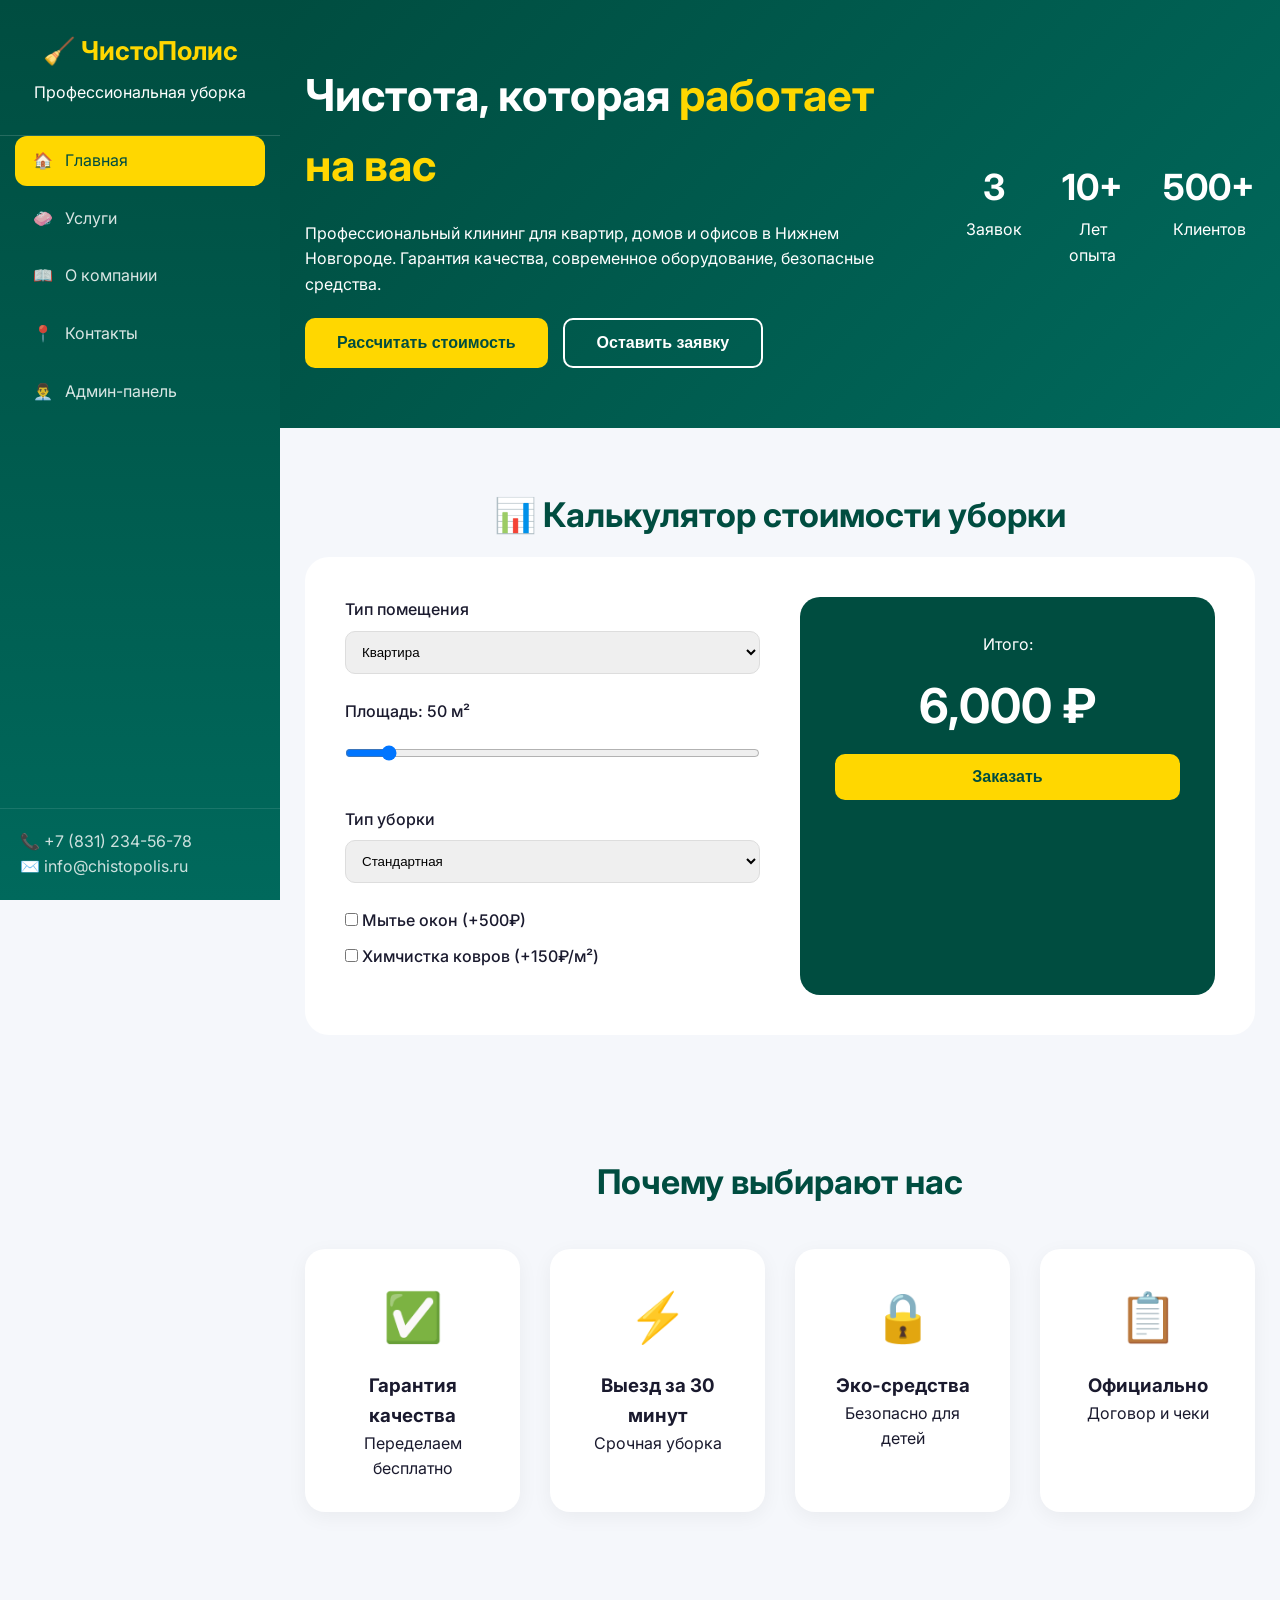
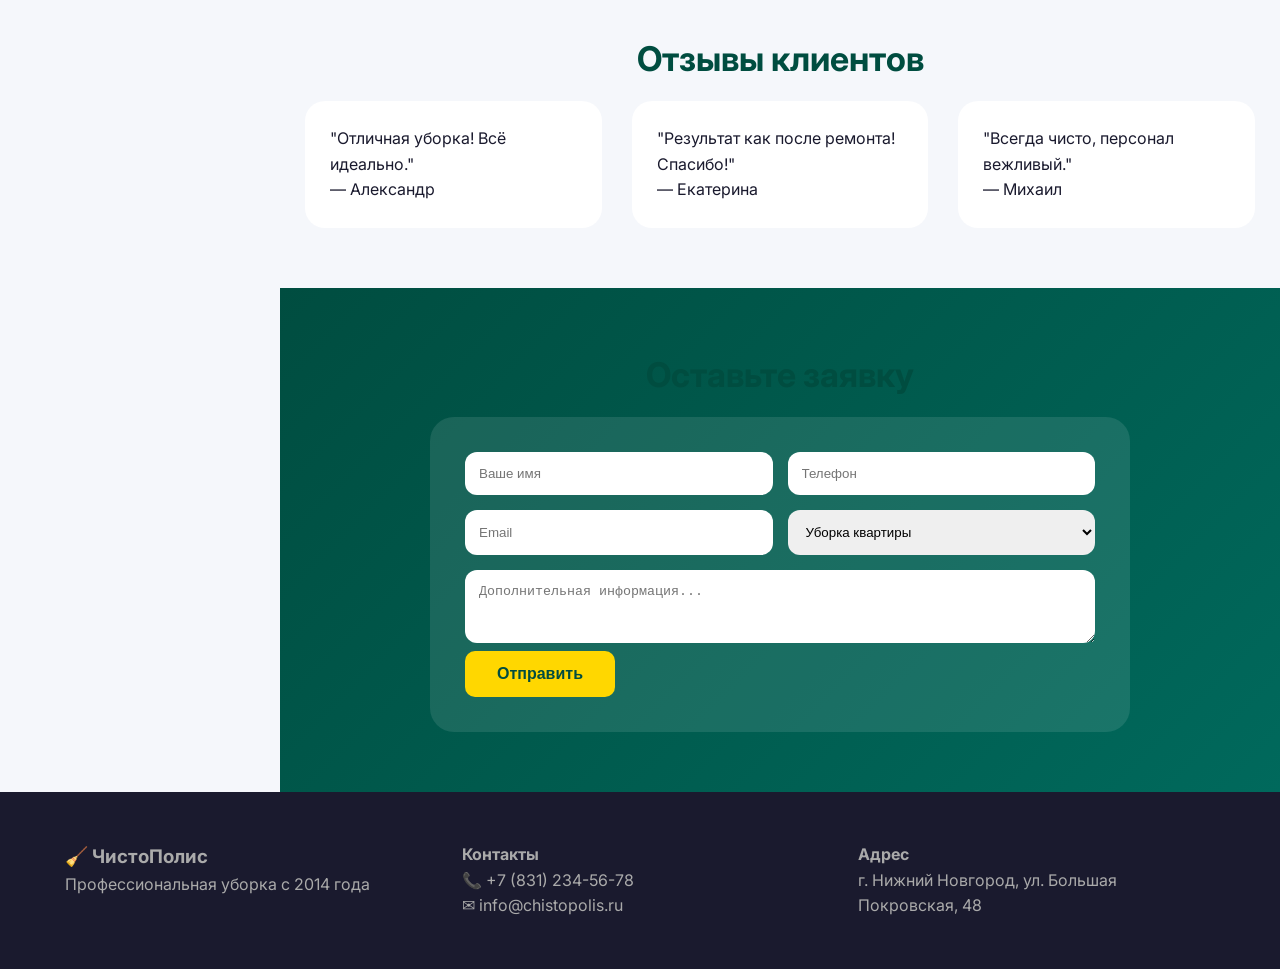
==== commit 7198fb57: "Update index.html" ====
--- a/index.html
+++ b/index.html
@@ -204,8 +204,8 @@
                     <div class="auth-logo">🧹</div>
                     <h2>Вход в админ-панель</h2>
                     <p>Только для сотрудников</p>
-                    <input type="text" id="adminUsername" placeholder="Логин">
-                    <input type="password" id="adminPassword" placeholder="Пароль">
+                    <input type="text" id="adminUsername" placeholder="Логин" class="admin-input">
+                    <input type="password" id="adminPassword" placeholder="Пароль" class="admin-input">
                     <button class="btn-primary" onclick="loginToAdmin()">Войти</button>
                     <button class="btn-secondary" onclick="closeAdminLogin()">На главную</button>
                     <div class="demo-hint">demo / demo123</div>
@@ -226,11 +226,39 @@
                     <div class="leads-list" id="leadsList"></div>
                 </div>
                 <div id="adminTabSettings" class="admin-tab-content" style="display: none;">
-                    <div class="settings-card"><h3>О компании</h3><input type="text" id="companyName" placeholder="Название компании"><textarea id="companyDesc" placeholder="Описание"></textarea><button class="btn-primary" onclick="saveSettings()">Сохранить</button></div>
-                </div>
-            </div>
-        </div>
-
+                    <div class="settings-card">
+                        <h3>О компании</h3>
+                        <input type="text" id="companyName" placeholder="Название компании">
+                        <textarea id="companyDesc" placeholder="Описание"></textarea>
+                        <button class="btn-primary" onclick="saveSettings()">Сохранить</button>
+                    </div>
+                </div>
+            </div>
+        </div>
+
+            <div id="adminPanelContent" style="display: none;">
+                <div class="admin-header">
+                    <h1>📊 Панель управления</h1>
+                    <button class="btn-secondary" onclick="logoutFromAdmin()">🚪 Выйти</button>
+                </div>
+                <div class="admin-tabs">
+                    <button class="admin-tab active" onclick="switchAdminTab('stats')">📊 Заявки</button>
+                    <button class="admin-tab" onclick="switchAdminTab('settings')">⚙️ Настройки</button>
+                </div>
+                <div id="adminTabStats" class="admin-tab-content">
+                    <div class="stats-cards-admin" id="adminStats"></div>
+                    <div class="leads-list" id="leadsList"></div>
+                </div>
+                <div id="adminTabSettings" class="admin-tab-content" style="display: none;">
+                    <div class="settings-card">
+                        <h3>О компании</h3>
+                        <input type="text" id="companyName" placeholder="Название компании">
+                        <textarea id="companyDesc" placeholder="Описание"></textarea>
+                        <button class="btn-primary" onclick="saveSettings()">Сохранить</button>
+                    </div>
+                </div>
+            </div>
+        </div>
         <footer class="footer">
             <div class="container">
                 <div class="footer-content">
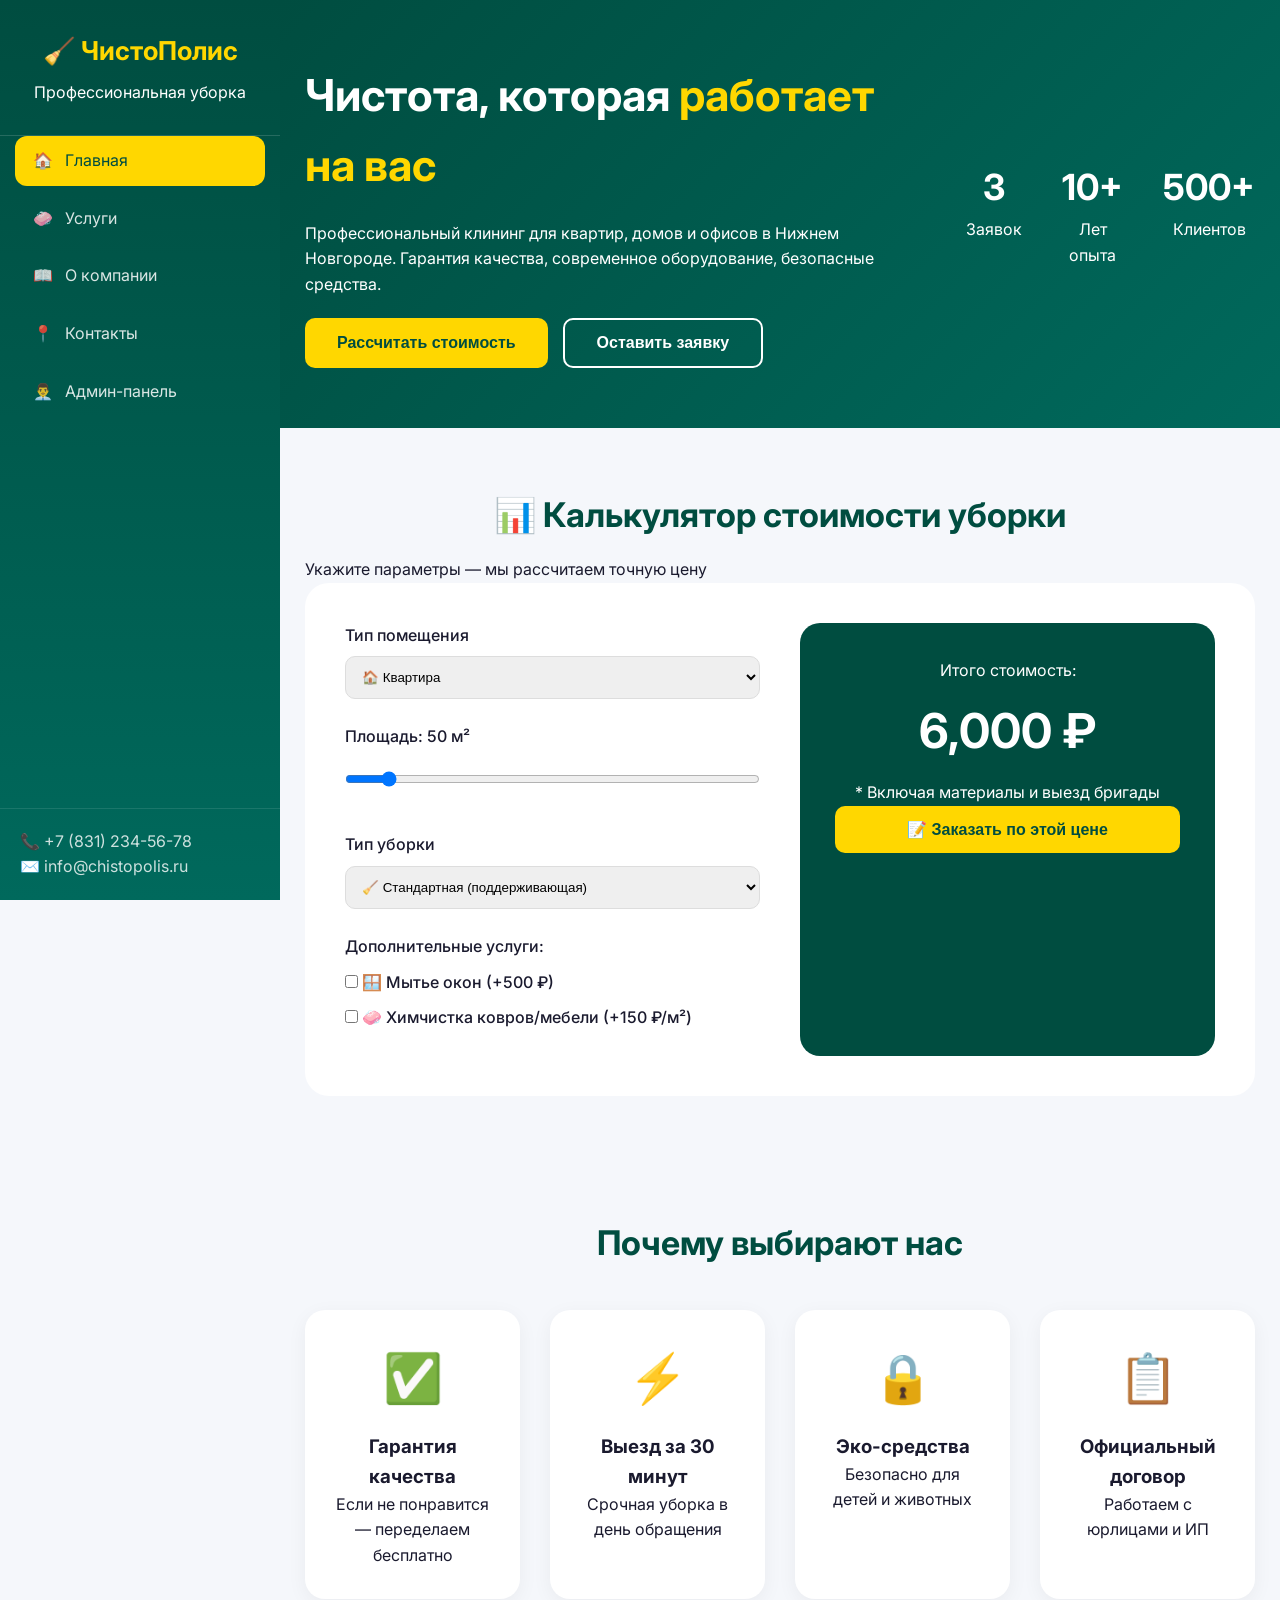
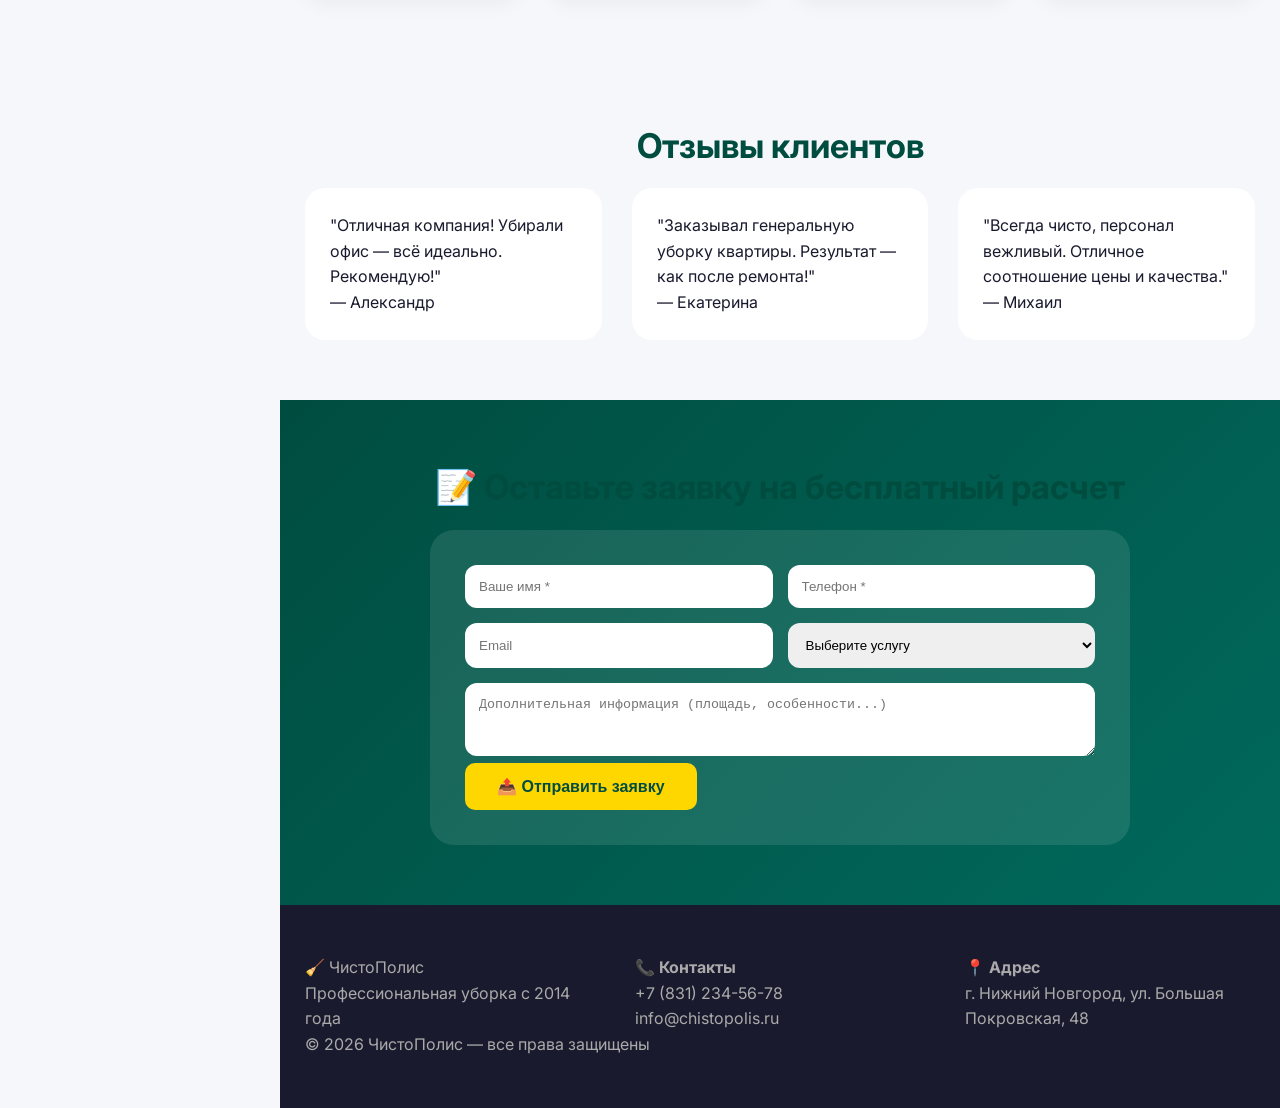
==== commit 6df940b2: "Update index.html" ====
--- a/index.html
+++ b/index.html
@@ -10,6 +10,7 @@
 <body>
 
 <div class="app-wrapper">
+    <!-- Боковое меню -->
     <aside class="sidebar">
         <div class="logo-sidebar">
             <h1>🧹 ЧистоПолис</h1>
@@ -49,8 +50,10 @@
         </div>
     </aside>
 
+    <!-- Основной контент -->
     <main class="main-content">
-        <!-- ГЛАВНАЯ СТРАНИЦА -->
+        
+        <!-- ========== ГЛАВНАЯ СТРАНИЦА ========== -->
         <div id="page-main">
             <section class="hero">
                 <div class="container">
@@ -76,14 +79,15 @@
             <section id="calculator" class="calculator-section">
                 <div class="container">
                     <h2 class="section-title">📊 Калькулятор стоимости уборки</h2>
+                    <p class="section-subtitle">Укажите параметры — мы рассчитаем точную цену</p>
                     <div class="calculator-container">
                         <div class="calculator-form">
                             <div class="form-group">
                                 <label>Тип помещения</label>
                                 <select id="roomType">
-                                    <option value="apartment">Квартира</option>
-                                    <option value="house">Частный дом</option>
-                                    <option value="office">Офис</option>
+                                    <option value="apartment">🏠 Квартира</option>
+                                    <option value="house">🏰 Частный дом</option>
+                                    <option value="office">🏢 Офис</option>
                                 </select>
                             </div>
                             <div class="form-group">
@@ -93,22 +97,24 @@
                             <div class="form-group">
                                 <label>Тип уборки</label>
                                 <select id="cleaningType">
-                                    <option value="standard">Стандартная</option>
-                                    <option value="general">Генеральная</option>
-                                    <option value="after">После ремонта</option>
+                                    <option value="standard">🧹 Стандартная (поддерживающая)</option>
+                                    <option value="general">✨ Генеральная уборка</option>
+                                    <option value="after">🔨 После ремонта</option>
                                 </select>
                             </div>
                             <div class="form-group">
-                                <label class="checkbox"><input type="checkbox" id="windows"> Мытье окон (+500₽)</label>
-                                <label class="checkbox"><input type="checkbox" id="carpet"> Химчистка ковров (+150₽/м²)</label>
+                                <label>Дополнительные услуги:</label>
+                                <label class="checkbox"><input type="checkbox" id="windows"> 🪟 Мытье окон (+500 ₽)</label>
+                                <label class="checkbox"><input type="checkbox" id="carpet"> 🧼 Химчистка ковров/мебели (+150 ₽/м²)</label>
                             </div>
                         </div>
                         <div class="calculator-result">
                             <div class="result-price">
-                                <div class="result-label">Итого:</div>
+                                <div class="result-label">Итого стоимость:</div>
                                 <div class="result-value" id="totalPrice">0 ₽</div>
-                            </div>
-                            <button class="btn-primary btn-block" onclick="sendOrderFromCalculator()">Заказать</button>
+                                <div class="result-note">* Включая материалы и выезд бригады</div>
+                            </div>
+                            <button class="btn-primary btn-block" onclick="sendOrderFromCalculator()">📝 Заказать по этой цене</button>
                         </div>
                     </div>
                 </div>
@@ -119,10 +125,10 @@
                 <div class="container">
                     <h2 class="section-title">Почему выбирают нас</h2>
                     <div class="features-grid">
-                        <div class="feature-card"><div class="feature-icon">✅</div><h3>Гарантия качества</h3><p>Переделаем бесплатно</p></div>
-                        <div class="feature-card"><div class="feature-icon">⚡</div><h3>Выезд за 30 минут</h3><p>Срочная уборка</p></div>
-                        <div class="feature-card"><div class="feature-icon">🔒</div><h3>Эко-средства</h3><p>Безопасно для детей</p></div>
-                        <div class="feature-card"><div class="feature-icon">📋</div><h3>Официально</h3><p>Договор и чеки</p></div>
+                        <div class="feature-card"><div class="feature-icon">✅</div><h3>Гарантия качества</h3><p>Если не понравится — переделаем бесплатно</p></div>
+                        <div class="feature-card"><div class="feature-icon">⚡</div><h3>Выезд за 30 минут</h3><p>Срочная уборка в день обращения</p></div>
+                        <div class="feature-card"><div class="feature-icon">🔒</div><h3>Эко-средства</h3><p>Безопасно для детей и животных</p></div>
+                        <div class="feature-card"><div class="feature-icon">📋</div><h3>Официальный договор</h3><p>Работаем с юрлицами и ИП</p></div>
                     </div>
                 </div>
             </section>
@@ -131,10 +137,10 @@
             <section class="reviews">
                 <div class="container">
                     <h2 class="section-title">Отзывы клиентов</h2>
-                    <div class="reviews-slider" id="reviewsContainer">
-                        <div class="review-card"><div class="review-text">"Отличная уборка! Всё идеально."</div><div class="review-author">— Александр</div></div>
-                        <div class="review-card"><div class="review-text">"Результат как после ремонта! Спасибо!"</div><div class="review-author">— Екатерина</div></div>
-                        <div class="review-card"><div class="review-text">"Всегда чисто, персонал вежливый."</div><div class="review-author">— Михаил</div></div>
+                    <div class="reviews-slider">
+                        <div class="review-card"><div class="review-text">"Отличная компания! Убирали офис — всё идеально. Рекомендую!"</div><div class="review-author">— Александр</div></div>
+                        <div class="review-card"><div class="review-text">"Заказывал генеральную уборку квартиры. Результат — как после ремонта!"</div><div class="review-author">— Екатерина</div></div>
+                        <div class="review-card"><div class="review-text">"Всегда чисто, персонал вежливый. Отличное соотношение цены и качества."</div><div class="review-author">— Михаил</div></div>
                     </div>
                 </div>
             </section>
@@ -142,62 +148,103 @@
             <!-- Форма заявки -->
             <section class="order-form">
                 <div class="container">
-                    <h2 class="section-title">Оставьте заявку</h2>
+                    <h2 class="section-title">📝 Оставьте заявку на бесплатный расчет</h2>
                     <form id="mainOrderForm" class="form">
-                        <div class="form-row"><input type="text" id="orderName" placeholder="Ваше имя" required><input type="tel" id="orderPhone" placeholder="Телефон" required></div>
-                        <div class="form-row"><input type="email" placeholder="Email"><select id="orderService"><option>Уборка квартиры</option><option>Уборка офиса</option><option>Химчистка</option></select></div>
-                        <textarea id="orderMessage" placeholder="Дополнительная информация..." rows="3"></textarea>
-                        <button type="submit" class="btn-primary btn-submit">Отправить</button>
+                        <div class="form-row">
+                            <input type="text" id="orderName" placeholder="Ваше имя *" required>
+                            <input type="tel" id="orderPhone" placeholder="Телефон *" required>
+                        </div>
+                        <div class="form-row">
+                            <input type="email" id="orderEmail" placeholder="Email">
+                            <select id="orderService">
+                                <option value="">Выберите услугу</option>
+                                <option>Уборка квартиры</option>
+                                <option>Уборка офиса</option>
+                                <option>Уборка коттеджа</option>
+                                <option>Химчистка</option>
+                            </select>
+                        </div>
+                        <textarea id="orderMessage" placeholder="Дополнительная информация (площадь, особенности...)" rows="3"></textarea>
+                        <button type="submit" class="btn-primary btn-submit">📤 Отправить заявку</button>
                     </form>
                 </div>
             </section>
         </div>
 
-        <!-- СТРАНИЦА УСЛУГ -->
+        <!-- ========== СТРАНИЦА УСЛУГ ========== -->
         <div id="page-services" style="display: none;">
             <section class="services-page">
                 <div class="container">
                     <h1 class="section-title">Наши услуги</h1>
+                    <p class="section-subtitle">Выберите подходящий вариант уборки</p>
                     <div class="services-grid-page">
-                        <div class="service-card"><div class="service-header">🏠 Уборка квартир</div><div class="service-body"><div class="service-price">от 120 ₽/м²</div><ul><li>Поддерживающая</li><li>Генеральная</li><li>После ремонта</li></ul><button class="btn-order" onclick="openOrderForm()">Заказать</button></div></div>
-                        <div class="service-card"><div class="service-header">🏢 Уборка офисов</div><div class="service-body"><div class="service-price">от 90 ₽/м²</div><ul><li>Ежедневная</li><li>Комплексная</li><li>После ремонта</li></ul><button class="btn-order" onclick="openOrderForm()">Заказать</button></div></div>
-                        <div class="service-card"><div class="service-header">🏰 Уборка коттеджей</div><div class="service-body"><div class="service-price">от 150 ₽/м²</div><ul><li>Генеральная</li><li>Мытье фасадов</li><li>Уход за территорией</li></ul><button class="btn-order" onclick="openOrderForm()">Заказать</button></div></div>
-                        <div class="service-card"><div class="service-header">🧹 Химчистка</div><div class="service-body"><div class="service-price">от 150 ₽/м²</div><ul><li>Ковров</li><li>Диванов</li><li>Матрасов</li></ul><button class="btn-order" onclick="openOrderForm()">Заказать</button></div></div>
-                        <div class="service-card"><div class="service-header">🪟 Мытье окон</div><div class="service-body"><div class="service-price">от 500 ₽/окно</div><ul><li>Обычные окна</li><li>Витражы</li><li>Панорамные</li></ul><button class="btn-order" onclick="openOrderForm()">Заказать</button></div></div>
-                        <div class="service-card"><div class="service-header">🏭 Коммерческий клининг</div><div class="service-body"><div class="service-price">от 110 ₽/м²</div><ul><li>ТРЦ</li><li>Склады</li><li>Производства</li></ul><button class="btn-order" onclick="openOrderForm()">Заказать</button></div></div>
-                    </div>
-                </div>
-            </section>
-        </div>
-
-        <!-- СТРАНИЦА О НАС -->
+                        <div class="service-card"><div class="service-header">🏠 Уборка квартир</div><div class="service-body"><div class="service-price">от 120 ₽/м²</div><ul><li>Поддерживающая уборка</li><li>Генеральная уборка</li><li>Уборка после ремонта</li><li>Мытье окон</li><li>Химчистка мебели</li></ul><button class="btn-order" onclick="openOrderForm()">Заказать →</button></div></div>
+                        <div class="service-card"><div class="service-header">🏢 Уборка офисов</div><div class="service-body"><div class="service-price">от 90 ₽/м²</div><ul><li>Ежедневная уборка</li><li>Комплексная уборка</li><li>Уборка после ремонта</li><li>Чистка вентиляции</li><li>Заправка кулеров</li></ul><button class="btn-order" onclick="openOrderForm()">Заказать →</button></div></div>
+                        <div class="service-card"><div class="service-header">🏰 Уборка коттеджей</div><div class="service-body"><div class="service-price">от 150 ₽/м²</div><ul><li>Генеральная уборка</li><li>Мытье фасадов</li><li>Чистка бассейнов</li><li>Уход за территорией</li><li>Сезонная уборка</li></ul><button class="btn-order" onclick="openOrderForm()">Заказать →</button></div></div>
+                        <div class="service-card"><div class="service-header">🧹 Химчистка</div><div class="service-body"><div class="service-price">от 150 ₽/м²</div><ul><li>Химчистка ковров</li><li>Чистка диванов и кресел</li><li>Химчистка матрасов</li><li>Удаление пятен</li><li>Антибактериальная обработка</li></ul><button class="btn-order" onclick="openOrderForm()">Заказать →</button></div></div>
+                        <div class="service-card"><div class="service-header">🪟 Мытье окон</div><div class="service-body"><div class="service-price">от 500 ₽/окно</div><ul><li>Мытье окон любой сложности</li><li>Чистка витражей</li><li>Мытье остекления балконов</li><li>Промышленный альпинизм</li><li>Мытье панорамных окон</li></ul><button class="btn-order" onclick="openOrderForm()">Заказать →</button></div></div>
+                        <div class="service-card"><div class="service-header">🏭 Коммерческий клининг</div><div class="service-body"><div class="service-price">от 110 ₽/м²</div><ul><li>Уборка ТРЦ</li><li>Клининг складов</li><li>Уборка производств</li><li>Клининг ресторанов</li><li>Поломоечные работы</li></ul><button class="btn-order" onclick="openOrderForm()">Заказать →</button></div></div>
+                    </div>
+                </div>
+            </section>
+        </div>
+
+        <!-- ========== СТРАНИЦА О НАС ========== -->
         <div id="page-about" style="display: none;">
             <section class="about-page">
                 <div class="container">
                     <h1 class="section-title">О компании</h1>
+                    <p class="section-subtitle">ЧистоПолис — профессиональный клининг в Нижнем Новгороде</p>
                     <div class="about-grid">
-                        <div><h2>Кто мы?</h2><p>«ЧистоПолис» — современная клининговая компания, работающая в Нижнем Новгороде с 2014 года. Мы используем профессиональное оборудование и экологичные средства.</p><h2>Наши принципы</h2><ul><li>Честные цены</li><li>Гарантия качества</li><li>Индивидуальный подход</li></ul></div>
-                        <div><div class="about-card"><span class="about-icon">🧹</span><h3>500+ клиентов</h3><p>доверяют нам</p></div></div>
-                    </div>
-                    <div class="numbers-grid"><div class="number-item"><div class="number">10</div><div>лет на рынке</div></div><div class="number-item"><div class="number">500+</div><div>клиентов</div></div><div class="number-item"><div class="number">98%</div><div>довольных</div></div></div>
-                </div>
-            </section>
-        </div>
-
-        <!-- СТРАНИЦА КОНТАКТЫ -->
+                        <div class="about-text">
+                            <h2>Кто мы?</h2>
+                            <p>Компания «ЧистоПолис» основана в 2014 году. За это время мы выполнили более 5000 заказов и завоевали доверие крупнейших компаний и частных клиентов Нижнего Новгорода.</p>
+                            <p>Наша миссия — сделать чистоту доступной и качественной. Мы используем профессиональное оборудование Kärcher, экологичные средства и обучаем персонал по международным стандартам.</p>
+                            <p>Мы гарантируем результат: если вам что-то не понравится — переделаем бесплатно. Работаем по договору, предоставляем закрывающие документы для юридических лиц.</p>
+                        </div>
+                        <div class="about-image">
+                            <div class="about-card">
+                                <span class="about-icon">🧹</span>
+                                <h3>Более 500 клиентов</h3>
+                                <p>доверяют нам свою чистоту</p>
+                            </div>
+                        </div>
+                    </div>
+                    <div class="numbers-grid">
+                        <div class="number-item"><div class="number">10</div><div>лет на рынке</div></div>
+                        <div class="number-item"><div class="number">500+</div><div>клиентов</div></div>
+                        <div class="number-item"><div class="number">1000+</div><div>объектов</div></div>
+                        <div class="number-item"><div class="number">98%</div><div>довольных клиентов</div></div>
+                    </div>
+                    <div class="mission-box">
+                        <p>«Чистота там, где работают профессионалы. Мы любим своё дело и делаем его на совесть»</p>
+                        <p class="mission-author">— Алексей Соколов, основатель компании</p>
+                    </div>
+                </div>
+            </section>
+        </div>
+
+        <!-- ========== СТРАНИЦА КОНТАКТЫ ========== -->
         <div id="page-contacts" style="display: none;">
             <section class="contacts-page">
                 <div class="container">
                     <h1 class="section-title">Контакты</h1>
+                    <p class="section-subtitle">Свяжитесь с нами любым удобным способом</p>
                     <div class="contacts-grid">
-                        <div><div class="contact-card"><h3>📞 Свяжитесь с нами</h3><p>📱 +7 (831) 234-56-78</p><p>✉️ info@chistopolis.ru</p><p>💬 WhatsApp/Telegram</p></div><div class="contact-card"><h3>📍 Адрес</h3><p>г. Нижний Новгород, ул. Большая Покровская, 48</p><p>🚇 Метро: Горьковская — 5 минут</p></div></div>
-                        <div><div class="contact-card"><h3>⏰ Режим работы</h3><p>Пн-Пт: 8:00 - 22:00</p><p>Сб-Вс: 9:00 - 20:00</p></div><div class="map-placeholder">🗺️ Карта проезда</div></div>
-                    </div>
-                </div>
-            </section>
-        </div>
-
-        <!-- АДМИН-ПАНЕЛЬ (с авторизацией) -->
+                        <div>
+                            <div class="contact-card"><h3>📞 Свяжитесь с нами</h3><div class="contact-item"><span>📱</span><div><strong>Телефон</strong><br><a href="tel:+78312345678">+7 (831) 234-56-78</a></div></div><div class="contact-item"><span>✉️</span><div><strong>Email</strong><br><a href="mailto:info@chistopolis.ru">info@chistopolis.ru</a></div></div><div class="contact-item"><span>💬</span><div><strong>WhatsApp / Telegram</strong><br><a href="https://wa.me/78312345678">+7 (831) 234-56-78</a></div></div></div>
+                            <div class="contact-card"><h3>📍 Адрес</h3><div class="contact-item"><span>🏢</span><div>г. Нижний Новгород, ул. Большая Покровская, дом 48, офис 12</div></div><div class="subway-station">🚇 <strong>Метро:</strong> Горьковская — 5 минут пешком</div></div>
+                            <div class="contact-card"><h3>⏰ Режим работы</h3><div class="work-hours"><p>Пн-Пт: 8:00 - 22:00</p><p>Сб-Вс: 9:00 - 20:00</p></div></div>
+                        </div>
+                        <div>
+                            <div class="map-placeholder"><div class="map-icon">🗺️</div><h3>Карта проезда</h3><p>ул. Большая Покровская, 48</p><div class="map-info"><p>📍 Ориентир: ТЦ "Покровский пассаж"</p><p>🚗 Парковка: гостевые места</p></div></div>
+                        </div>
+                    </div>
+                </div>
+            </section>
+        </div>
+
+        <!-- ========== АДМИН-ПАНЕЛЬ (с авторизацией) ========== -->
         <div id="page-admin" style="display: none;">
             <div class="admin-auth-overlay" id="adminAuthOverlay">
                 <div class="admin-login-card">
@@ -219,53 +266,23 @@
                 </div>
                 <div class="admin-tabs">
                     <button class="admin-tab active" onclick="switchAdminTab('stats')">📊 Заявки</button>
-                    <button class="admin-tab" onclick="switchAdminTab('settings')">⚙️ Настройки</button>
                 </div>
                 <div id="adminTabStats" class="admin-tab-content">
                     <div class="stats-cards-admin" id="adminStats"></div>
                     <div class="leads-list" id="leadsList"></div>
                 </div>
-                <div id="adminTabSettings" class="admin-tab-content" style="display: none;">
-                    <div class="settings-card">
-                        <h3>О компании</h3>
-                        <input type="text" id="companyName" placeholder="Название компании">
-                        <textarea id="companyDesc" placeholder="Описание"></textarea>
-                        <button class="btn-primary" onclick="saveSettings()">Сохранить</button>
-                    </div>
-                </div>
-            </div>
-        </div>
-
-            <div id="adminPanelContent" style="display: none;">
-                <div class="admin-header">
-                    <h1>📊 Панель управления</h1>
-                    <button class="btn-secondary" onclick="logoutFromAdmin()">🚪 Выйти</button>
-                </div>
-                <div class="admin-tabs">
-                    <button class="admin-tab active" onclick="switchAdminTab('stats')">📊 Заявки</button>
-                    <button class="admin-tab" onclick="switchAdminTab('settings')">⚙️ Настройки</button>
-                </div>
-                <div id="adminTabStats" class="admin-tab-content">
-                    <div class="stats-cards-admin" id="adminStats"></div>
-                    <div class="leads-list" id="leadsList"></div>
-                </div>
-                <div id="adminTabSettings" class="admin-tab-content" style="display: none;">
-                    <div class="settings-card">
-                        <h3>О компании</h3>
-                        <input type="text" id="companyName" placeholder="Название компании">
-                        <textarea id="companyDesc" placeholder="Описание"></textarea>
-                        <button class="btn-primary" onclick="saveSettings()">Сохранить</button>
-                    </div>
-                </div>
-            </div>
-        </div>
+            </div>
+        </div>
+
+        <!-- Футер -->
         <footer class="footer">
             <div class="container">
                 <div class="footer-content">
-                    <div><h3>🧹 ЧистоПолис</h3><p>Профессиональная уборка с 2014 года</p></div>
-                    <div><h4>Контакты</h4><p>📞 +7 (831) 234-56-78</p><p>✉ info@chistopolis.ru</p></div>
-                    <div><h4>Адрес</h4><p>г. Нижний Новгород, ул. Большая Покровская, 48</p></div>
-                </div>
+                    <div class="footer-col"><div class="footer-logo">🧹 ЧистоПолис</div><p>Профессиональная уборка с 2014 года</p></div>
+                    <div class="footer-col"><h4>📞 Контакты</h4><p>+7 (831) 234-56-78</p><p>info@chistopolis.ru</p></div>
+                    <div class="footer-col"><h4>📍 Адрес</h4><p>г. Нижний Новгород, ул. Большая Покровская, 48</p></div>
+                </div>
+                <div class="footer-bottom"><p>© 2026 ЧистоПолис — все права защищены</p></div>
             </div>
         </footer>
     </main>
--- a/style.css
+++ b/style.css
@@ -599,3 +599,72 @@
     border: 1px solid #ddd;
     border-radius: 10px;
 }
+/* Админ-панель — исправленные стили */
+.admin-auth-overlay {
+    position: fixed;
+    top: 0;
+    left: 0;
+    right: 0;
+    bottom: 0;
+    background: rgba(0,0,0,0.95);
+    display: flex;
+    align-items: center;
+    justify-content: center;
+    z-index: 1000;
+}
+
+.admin-login-card {
+    background: #1a1a2e;
+    border-radius: 24px;
+    padding: 40px;
+    width: 360px;
+    text-align: center;
+    border: 1px solid #ffd700;
+    box-shadow: 0 10px 40px rgba(0,0,0,0.3);
+}
+
+.admin-login-card .auth-logo {
+    font-size: 48px;
+    margin-bottom: 15px;
+}
+
+.admin-login-card h2 {
+    color: #ffd700;
+    margin-bottom: 10px;
+}
+
+.admin-login-card p {
+    color: #aaa;
+    margin-bottom: 25px;
+    font-size: 14px;
+}
+
+.admin-input {
+    width: 100%;
+    padding: 14px;
+    margin: 10px 0;
+    border-radius: 10px;
+    border: 1px solid #333;
+    background: #0a0a1a;
+    color: white;
+    font-size: 16px;
+}
+
+.admin-input:focus {
+    outline: none;
+    border-color: #ffd700;
+}
+
+.admin-login-card .btn-primary,
+.admin-login-card .btn-secondary {
+    width: 100%;
+    margin: 8px 0;
+}
+
+.demo-hint {
+    margin-top: 20px;
+    font-size: 12px;
+    color: #666;
+    border-top: 1px solid #333;
+    padding-top: 15px;
+}
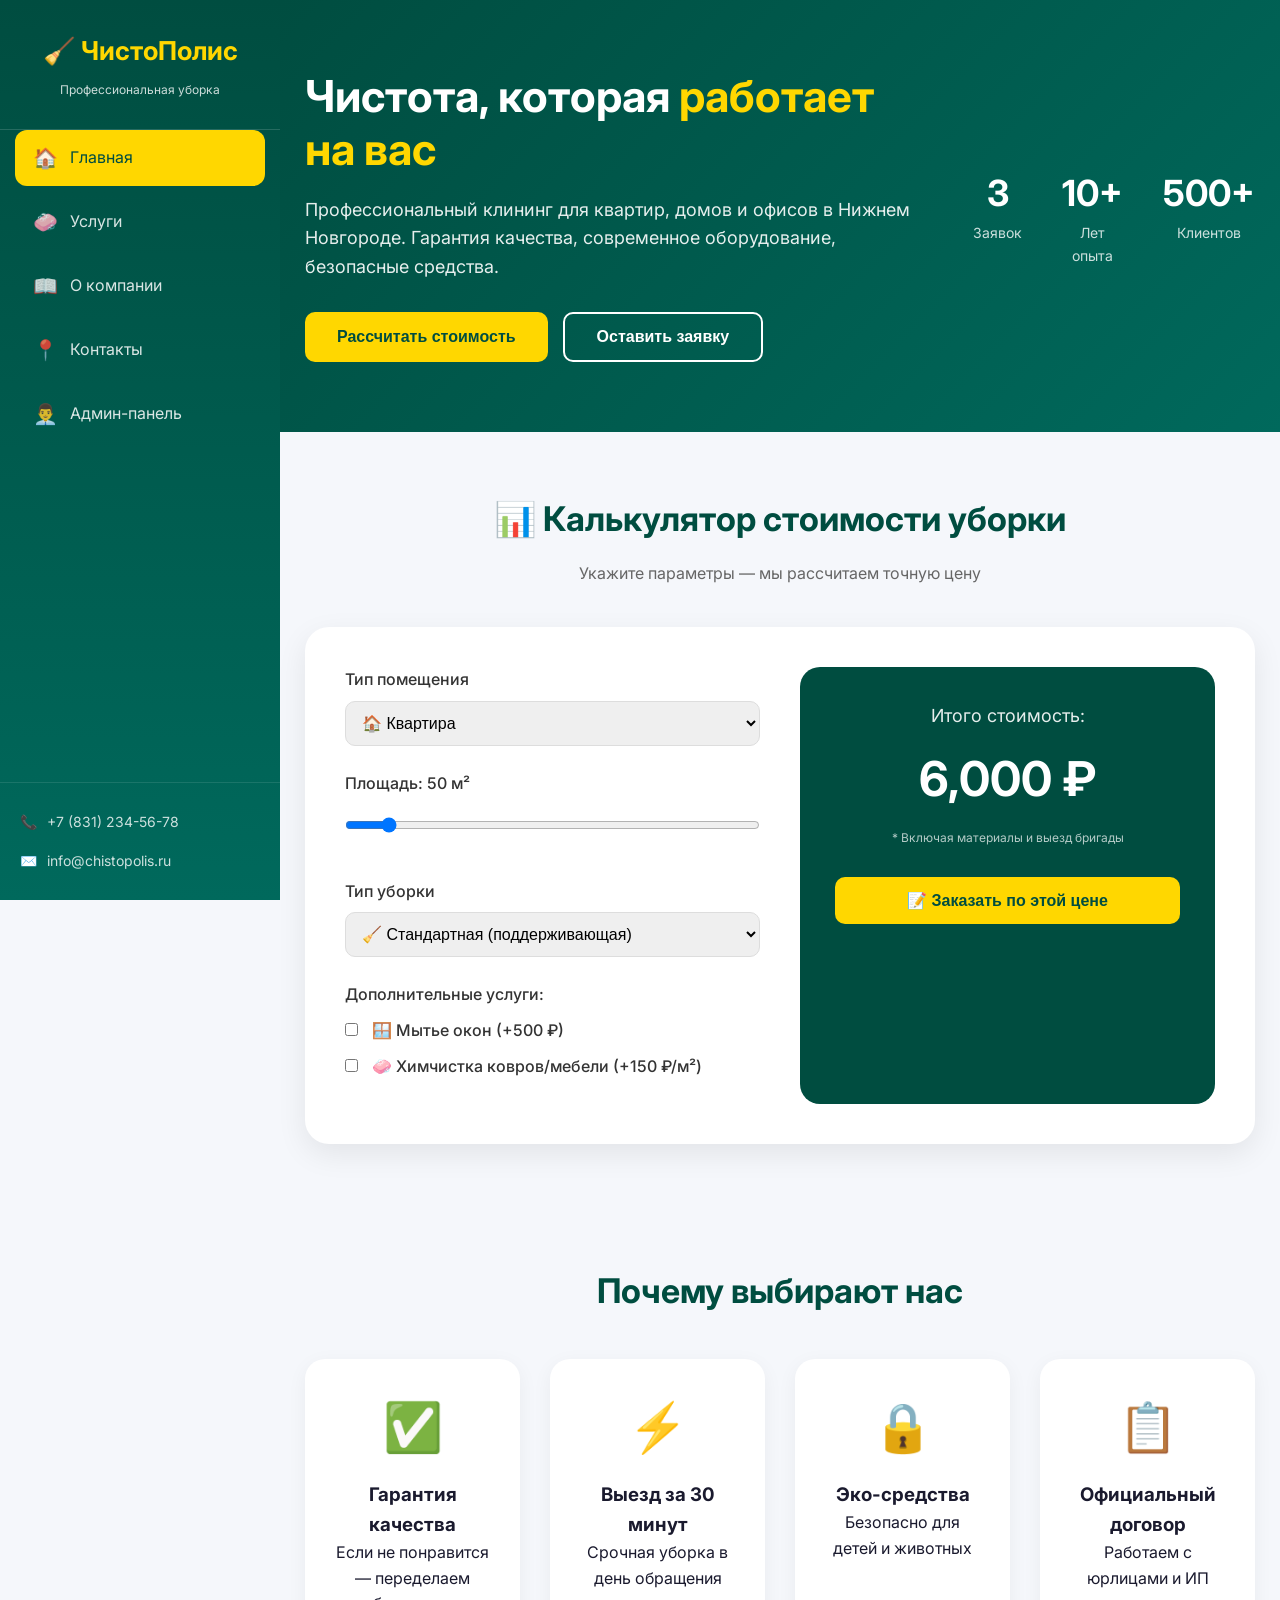
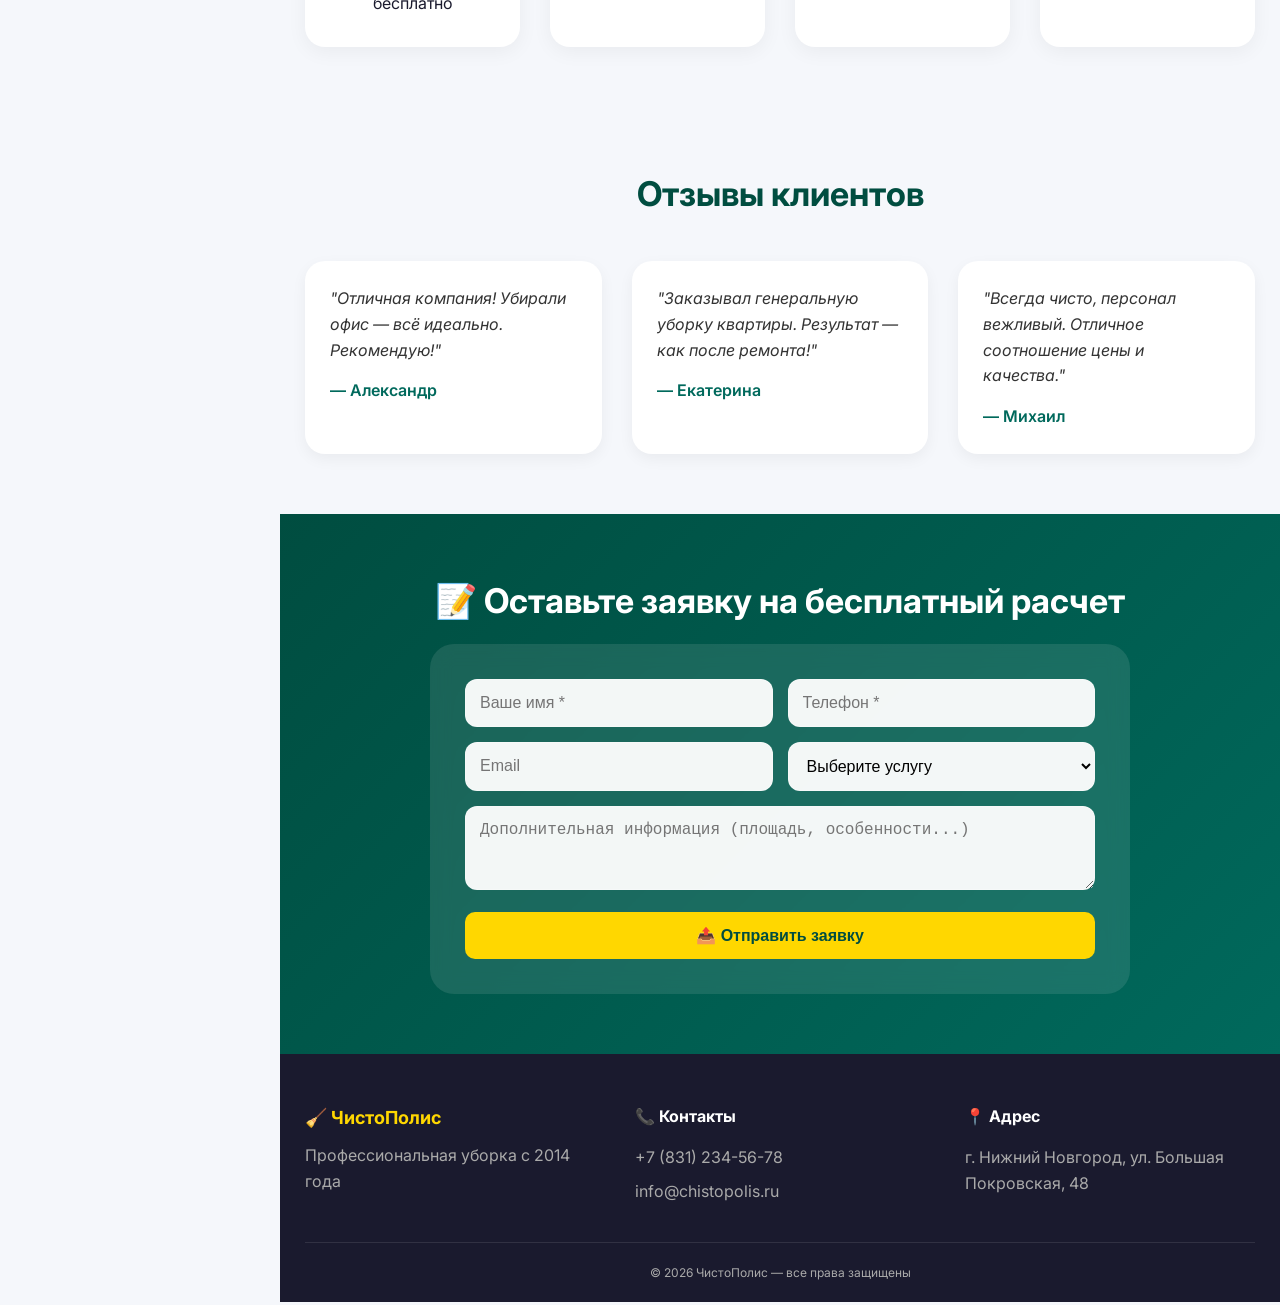
==== commit 970147b1: "Update index.html" ====
--- a/index.html
+++ b/index.html
@@ -232,7 +232,7 @@
                     <p class="section-subtitle">Свяжитесь с нами любым удобным способом</p>
                     <div class="contacts-grid">
                         <div>
-                            <div class="contact-card"><h3>📞 Свяжитесь с нами</h3><div class="contact-item"><span>📱</span><div><strong>Телефон</strong><br><a href="tel:+78312345678">+7 (831) 234-56-78</a></div></div><div class="contact-item"><span>✉️</span><div><strong>Email</strong><br><a href="mailto:info@chistopolis.ru">info@chistopolis.ru</a></div></div><div class="contact-item"><span>💬</span><div><strong>WhatsApp / Telegram</strong><br><a href="https://wa.me/78312345678">+7 (831) 234-56-78</a></div></div></div>
+                            <div class="contact-card"><h3>📞 Свяжитесь с нами</h3><div class="contact-item"><span>📱</span><div><strong>Телефон</strong><br><a href="tel:+78312345678">+7 (831) 234-56-78</a></div></div><div class="contact-item"><span>✉️</span><div><strong>Email</strong><br><a href="mailto:info@chistopolis.ru">info@chistopolis.ru</a></div></div><div class="contact-item"><span>💬</span></div></div>
                             <div class="contact-card"><h3>📍 Адрес</h3><div class="contact-item"><span>🏢</span><div>г. Нижний Новгород, ул. Большая Покровская, дом 48, офис 12</div></div><div class="subway-station">🚇 <strong>Метро:</strong> Горьковская — 5 минут пешком</div></div>
                             <div class="contact-card"><h3>⏰ Режим работы</h3><div class="work-hours"><p>Пн-Пт: 8:00 - 22:00</p><p>Сб-Вс: 9:00 - 20:00</p></div></div>
                         </div>
--- a/style.css
+++ b/style.css
@@ -22,7 +22,7 @@
     min-height: 100vh;
 }
 
-/* Сайдбар */
+/* ========== САЙДБАР ========== */
 .sidebar {
     width: 280px;
     background: linear-gradient(180deg, #004d40 0%, #00695c 100%);
@@ -44,6 +44,11 @@
     font-size: 26px;
     color: #ffd700;
     margin-bottom: 8px;
+}
+
+.logo-sidebar p {
+    font-size: 12px;
+    opacity: 0.8;
 }
 
 .nav-vertical {
@@ -63,6 +68,7 @@
     text-decoration: none;
     border-radius: 12px;
     transition: all 0.3s;
+    cursor: pointer;
 }
 
 .nav-link:hover, .nav-link.active {
@@ -70,9 +76,22 @@
     color: #004d40;
 }
 
+.nav-icon {
+    font-size: 20px;
+}
+
 .sidebar-footer {
     padding: 20px;
     border-top: 1px solid rgba(255,255,255,0.1);
+    margin-top: auto;
+}
+
+.sidebar-phone, .sidebar-email {
+    display: flex;
+    align-items: center;
+    gap: 10px;
+    padding: 8px 0;
+    font-size: 14px;
 }
 
 .sidebar-phone a, .sidebar-email a {
@@ -80,16 +99,21 @@
     text-decoration: none;
 }
 
+.sidebar-phone a:hover, .sidebar-email a:hover {
+    color: #ffd700;
+}
+
+/* ========== ОСНОВНОЙ КОНТЕНТ ========== */
 .main-content {
     flex: 1;
     margin-left: 280px;
 }
 
-/* Hero */
+/* ========== HERO СЕКЦИЯ ========== */
 .hero {
     background: linear-gradient(135deg, #004d40 0%, #00695c 100%);
     color: white;
-    padding: 60px 0;
+    padding: 70px 0;
 }
 
 .hero-content {
@@ -102,16 +126,22 @@
 .hero-text h1 {
     font-size: 44px;
     margin-bottom: 20px;
+    line-height: 1.2;
 }
 
 .highlight {
     color: #ffd700;
 }
 
+.hero-text p {
+    font-size: 18px;
+    margin-bottom: 30px;
+    opacity: 0.9;
+}
+
 .hero-buttons {
     display: flex;
     gap: 15px;
-    margin-top: 20px;
 }
 
 .btn-primary, .btn-secondary {
@@ -120,6 +150,7 @@
     font-size: 16px;
     font-weight: 600;
     cursor: pointer;
+    transition: all 0.3s;
     border: none;
 }
 
@@ -128,12 +159,21 @@
     color: #004d40;
 }
 
+.btn-primary:hover {
+    transform: translateY(-2px);
+    box-shadow: 0 5px 20px rgba(0,0,0,0.2);
+}
+
 .btn-secondary {
     background: transparent;
     border: 2px solid white;
     color: white;
 }
 
+.btn-secondary:hover {
+    background: rgba(255,255,255,0.1);
+}
+
 .hero-stats {
     display: flex;
     gap: 40px;
@@ -148,17 +188,29 @@
     font-weight: 700;
 }
 
-/* Калькулятор */
+.stat-label {
+    font-size: 14px;
+    opacity: 0.8;
+}
+
+/* ========== СЕКЦИИ ========== */
+.section-title {
+    text-align: center;
+    font-size: 34px;
+    margin-bottom: 15px;
+    color: #004d40;
+}
+
+.section-subtitle {
+    text-align: center;
+    color: #666;
+    margin-bottom: 40px;
+}
+
+/* ========== КАЛЬКУЛЯТОР ========== */
 .calculator-section {
     padding: 60px 0;
     background: #f5f7fb;
-}
-
-.section-title {
-    text-align: center;
-    font-size: 34px;
-    margin-bottom: 15px;
-    color: #004d40;
 }
 
 .calculator-container {
@@ -168,6 +220,7 @@
     background: white;
     border-radius: 24px;
     padding: 40px;
+    box-shadow: 0 10px 30px rgba(0,0,0,0.08);
 }
 
 .form-group {
@@ -178,6 +231,7 @@
     display: block;
     margin-bottom: 8px;
     font-weight: 500;
+    color: #333;
 }
 
 .form-group select, .form-group input[type="range"] {
@@ -185,11 +239,17 @@
     padding: 12px;
     border: 1px solid #ddd;
     border-radius: 10px;
+    font-size: 16px;
 }
 
 .checkbox {
     display: block;
     margin: 10px 0;
+    cursor: pointer;
+}
+
+.checkbox input {
+    margin-right: 10px;
 }
 
 .calculator-result {
@@ -198,6 +258,15 @@
     padding: 35px;
     color: white;
     text-align: center;
+}
+
+.result-price {
+    margin-bottom: 30px;
+}
+
+.result-label {
+    font-size: 18px;
+    opacity: 0.9;
 }
 
 .result-value {
@@ -206,11 +275,16 @@
     margin: 10px 0;
 }
 
+.result-note {
+    font-size: 12px;
+    opacity: 0.7;
+}
+
 .btn-block {
     width: 100%;
 }
 
-/* Преимущества */
+/* ========== ПРЕИМУЩЕСТВА ========== */
 .features {
     padding: 60px 0;
 }
@@ -228,6 +302,11 @@
     border-radius: 20px;
     text-align: center;
     box-shadow: 0 5px 20px rgba(0,0,0,0.05);
+    transition: transform 0.3s;
+}
+
+.feature-card:hover {
+    transform: translateY(-5px);
 }
 
 .feature-icon {
@@ -235,7 +314,7 @@
     margin-bottom: 15px;
 }
 
-/* Отзывы */
+/* ========== ОТЗЫВЫ ========== */
 .reviews {
     background: #f5f7fb;
     padding: 60px 0;
@@ -245,18 +324,35 @@
     display: grid;
     grid-template-columns: repeat(3, 1fr);
     gap: 30px;
+    margin-top: 40px;
 }
 
 .review-card {
     background: white;
     padding: 25px;
     border-radius: 20px;
-}
-
-/* Форма */
+    box-shadow: 0 5px 15px rgba(0,0,0,0.05);
+}
+
+.review-text {
+    font-style: italic;
+    margin-bottom: 15px;
+    color: #333;
+}
+
+.review-author {
+    color: #00695c;
+    font-weight: 600;
+}
+
+/* ========== ФОРМА ЗАЯВКИ ========== */
 .order-form {
     padding: 60px 0;
     background: linear-gradient(135deg, #004d40 0%, #00695c 100%);
+    color: white;
+}
+
+.order-form .section-title, .order-form .section-subtitle {
     color: white;
 }
 
@@ -266,6 +362,7 @@
     background: rgba(255,255,255,0.1);
     padding: 35px;
     border-radius: 24px;
+    backdrop-filter: blur(10px);
 }
 
 .form-row {
@@ -278,194 +375,69 @@
 .form input, .form select, .form textarea {
     width: 100%;
     padding: 14px;
+    border: 1px solid rgba(255,255,255,0.2);
+    background: rgba(255,255,255,0.95);
     border-radius: 12px;
-    border: none;
-}
-
-/* Админ-панель */
-.admin-auth-overlay {
-    position: fixed;
-    top: 0;
-    left: 0;
-    right: 0;
-    bottom: 0;
-    background: rgba(0,0,0,0.9);
-    display: flex;
-    align-items: center;
-    justify-content: center;
-    z-index: 1000;
-}
-
-.admin-login-card {
-    background: #1a1a2e;
-    border-radius: 24px;
-    padding: 40px;
-    width: 350px;
-    text-align: center;
-    border: 1px solid #ffd700;
-}
-
-.admin-login-card input {
+    font-size: 16px;
+}
+
+.form textarea {
+    resize: vertical;
+}
+
+.btn-submit {
     width: 100%;
-    padding: 12px;
-    margin: 10px 0;
-    border-radius: 10px;
-    border: none;
-    background: #2a2a3e;
-    color: white;
-}
-
-.admin-login-card button {
-    margin: 5px;
-    padding: 10px 20px;
-}
-
-.demo-hint {
     margin-top: 15px;
-    font-size: 12px;
-    color: #888;
-}
-
-.admin-header {
-    display: flex;
-    justify-content: space-between;
-    align-items: center;
-    margin: 30px 0;
-}
-
-.admin-tabs {
-    display: flex;
-    gap: 10px;
-    margin-bottom: 20px;
-}
-
-.admin-tab {
-    background: #1a1a2e;
-    border: none;
-    padding: 10px 24px;
-    border-radius: 40px;
-    color: white;
-    cursor: pointer;
-}
-
-.admin-tab.active {
-    background: #ffd700;
-    color: #004d40;
-}
-
-.stats-cards-admin {
-    display: grid;
-    grid-template-columns: repeat(4, 1fr);
-    gap: 20px;
-    margin-bottom: 30px;
-}
-
-.stat-card-admin {
-    background: white;
-    padding: 20px;
-    border-radius: 16px;
-    text-align: center;
-    box-shadow: 0 2px 10px rgba(0,0,0,0.05);
-}
-
-.stat-card-admin .number {
-    font-size: 32px;
-    font-weight: 700;
-    color: #00695c;
-}
-
-.leads-list {
-    background: white;
-    border-radius: 20px;
-    padding: 20px;
-}
-
-.lead-item {
-    border-bottom: 1px solid #eee;
-    padding: 15px;
-    display: flex;
-    justify-content: space-between;
-    align-items: center;
-    flex-wrap: wrap;
-}
-
-.lead-status {
-    padding: 4px 12px;
-    border-radius: 20px;
-    font-size: 12px;
-    background: #e74c3c;
-    color: white;
-}
-
-.lead-status.processed {
-    background: #27ae60;
-}
-
-.btn-small {
-    background: #00695c;
-    color: white;
-    border: none;
-    padding: 6px 12px;
-    border-radius: 20px;
-    cursor: pointer;
-}
-
-/* Футер */
+}
+
+/* ========== ФУТЕР ========== */
 .footer {
     background: #1a1a2e;
     color: #aaa;
-    padding: 50px 0;
+    padding: 50px 0 20px;
 }
 
 .footer-content {
     display: grid;
     grid-template-columns: repeat(3, 1fr);
     gap: 40px;
-}
-
-/* Адаптив */
-@media (max-width: 768px) {
-    .sidebar {
-        width: 70px;
-    }
-    .sidebar .logo-sidebar h1, .sidebar .logo-sidebar p, .sidebar .nav-link span:last-child {
-        display: none;
-    }
-    .sidebar .nav-link {
-        justify-content: center;
-        padding: 12px;
-    }
-    .main-content {
-        margin-left: 70px;
-    }
-    .hero-content {
-        flex-direction: column;
-        text-align: center;
-    }
-    .calculator-container, .features-grid, .reviews-slider {
-        grid-template-columns: 1fr;
-    }
-    .form-row {
-        grid-template-columns: 1fr;
-    }
-    .footer-content {
-        grid-template-columns: 1fr;
-        text-align: center;
-    }
-    .stats-cards-admin {
-        grid-template-columns: repeat(2, 1fr);
-    }
-}
-
-/* Услуги */
+    margin-bottom: 30px;
+}
+
+.footer-logo {
+    font-size: 18px;
+    font-weight: 700;
+    color: #ffd700;
+    margin-bottom: 10px;
+}
+
+.footer-col h4 {
+    color: white;
+    margin-bottom: 15px;
+}
+
+.footer-col p {
+    margin: 8px 0;
+}
+
+.footer-bottom {
+    text-align: center;
+    padding-top: 20px;
+    border-top: 1px solid rgba(255,255,255,0.1);
+    font-size: 12px;
+}
+
+/* ========== СТРАНИЦА УСЛУГ ========== */
 .services-page {
     padding: 60px 0;
+    background: #f5f7fb;
 }
 
 .services-grid-page {
     display: grid;
     grid-template-columns: repeat(3, 1fr);
     gap: 30px;
+    margin-top: 40px;
 }
 
 .service-card {
@@ -473,6 +445,11 @@
     border-radius: 20px;
     overflow: hidden;
     box-shadow: 0 5px 20px rgba(0,0,0,0.08);
+    transition: transform 0.3s;
+}
+
+.service-card:hover {
+    transform: translateY(-5px);
 }
 
 .service-header {
@@ -481,6 +458,7 @@
     padding: 20px;
     text-align: center;
     font-size: 22px;
+    font-weight: 600;
 }
 
 .service-body {
@@ -488,10 +466,10 @@
 }
 
 .service-price {
-    font-size: 24px;
+    font-size: 26px;
     font-weight: 700;
     color: #00695c;
-    margin-bottom: 15px;
+    margin: 15px 0;
 }
 
 .service-body ul {
@@ -504,27 +482,49 @@
     border-bottom: 1px solid #eee;
 }
 
+.service-body li:before {
+    content: "✓";
+    color: #00695c;
+    margin-right: 10px;
+    font-weight: bold;
+}
+
 .btn-order {
+    display: block;
     width: 100%;
+    text-align: center;
+    background: #ffd700;
+    color: #004d40;
     padding: 12px;
-    background: #ffd700;
+    border-radius: 10px;
     border: none;
-    border-radius: 10px;
-    margin-top: 15px;
+    font-weight: 600;
+    margin-top: 20px;
     cursor: pointer;
-    font-weight: 600;
-}
-
-/* О компании */
+}
+
+/* ========== СТРАНИЦА О НАС ========== */
 .about-page {
     padding: 60px 0;
+    background: #f5f7fb;
 }
 
 .about-grid {
     display: grid;
     grid-template-columns: 1fr 1fr;
     gap: 50px;
+    align-items: center;
     margin-bottom: 50px;
+}
+
+.about-text h2 {
+    color: #00695c;
+    margin-bottom: 20px;
+}
+
+.about-text p {
+    margin-bottom: 15px;
+    line-height: 1.8;
 }
 
 .about-card {
@@ -536,15 +536,16 @@
 }
 
 .about-icon {
-    font-size: 60px;
+    font-size: 70px;
     display: block;
     margin-bottom: 20px;
 }
 
 .numbers-grid {
     display: grid;
-    grid-template-columns: repeat(3, 1fr);
-    gap: 30px;
+    grid-template-columns: repeat(4, 1fr);
+    gap: 25px;
+    margin: 50px 0;
 }
 
 .number-item {
@@ -552,6 +553,7 @@
     padding: 30px;
     border-radius: 20px;
     text-align: center;
+    box-shadow: 0 5px 15px rgba(0,0,0,0.05);
 }
 
 .number-item .number {
@@ -560,22 +562,69 @@
     color: #00695c;
 }
 
-/* Контакты */
+.mission-box {
+    background: #004d40;
+    color: white;
+    padding: 40px;
+    border-radius: 24px;
+    text-align: center;
+    margin: 40px 0;
+}
+
+.mission-box p {
+    font-size: 20px;
+    font-style: italic;
+}
+
+.mission-author {
+    margin-top: 15px;
+    font-size: 16px !important;
+    opacity: 0.8;
+}
+
+/* ========== СТРАНИЦА КОНТАКТЫ ========== */
 .contacts-page {
     padding: 60px 0;
+    background: #f5f7fb;
 }
 
 .contacts-grid {
     display: grid;
     grid-template-columns: 1fr 1fr;
-    gap: 40px;
+    gap: 50px;
 }
 
 .contact-card {
     background: white;
-    border-radius: 20px;
     padding: 30px;
+    border-radius: 20px;
     margin-bottom: 25px;
+    box-shadow: 0 5px 15px rgba(0,0,0,0.05);
+}
+
+.contact-card h3 {
+    color: #00695c;
+    margin-bottom: 20px;
+}
+
+.contact-item {
+    display: flex;
+    align-items: center;
+    gap: 15px;
+    padding: 12px 0;
+    border-bottom: 1px solid #eee;
+}
+
+.contact-item a {
+    color: #00695c;
+    text-decoration: none;
+}
+
+.subway-station {
+    background: #f5f5f5;
+    border-radius: 12px;
+    padding: 15px;
+    margin: 15px 0;
 }
 
 .map-placeholder {
@@ -586,20 +635,20 @@
     color: white;
 }
 
-.settings-card {
+.map-icon {
+    font-size: 60px;
+    margin-bottom: 15px;
+}
+
+.map-info {
     background: white;
-    border-radius: 20px;
-    padding: 30px;
-}
-
-.settings-card input, .settings-card textarea {
-    width: 100%;
-    padding: 12px;
-    margin: 10px 0;
-    border: 1px solid #ddd;
-    border-radius: 10px;
-}
-/* Админ-панель — исправленные стили */
+    border-radius: 16px;
+    padding: 20px;
+    margin-top: 20px;
+    color: #333;
+}
+
+/* ========== АДМИН-ПАНЕЛЬ ========== */
 .admin-auth-overlay {
     position: fixed;
     top: 0;
@@ -620,7 +669,6 @@
     width: 360px;
     text-align: center;
     border: 1px solid #ffd700;
-    box-shadow: 0 10px 40px rgba(0,0,0,0.3);
 }
 
 .admin-login-card .auth-logo {
@@ -636,7 +684,6 @@
 .admin-login-card p {
     color: #aaa;
     margin-bottom: 25px;
-    font-size: 14px;
 }
 
 .admin-input {
@@ -668,3 +715,157 @@
     border-top: 1px solid #333;
     padding-top: 15px;
 }
+
+.admin-header {
+    display: flex;
+    justify-content: space-between;
+    align-items: center;
+    margin: 30px 0 20px;
+}
+
+.admin-tabs {
+    display: flex;
+    gap: 10px;
+    margin-bottom: 20px;
+}
+
+.admin-tab {
+    background: #1a1a2e;
+    border: none;
+    padding: 10px 24px;
+    border-radius: 40px;
+    color: white;
+    cursor: pointer;
+}
+
+.admin-tab.active {
+    background: #ffd700;
+    color: #004d40;
+}
+
+.stats-cards-admin {
+    display: grid;
+    grid-template-columns: repeat(4, 1fr);
+    gap: 20px;
+    margin-bottom: 30px;
+}
+
+.stat-card-admin {
+    background: white;
+    padding: 20px;
+    border-radius: 16px;
+    text-align: center;
+    box-shadow: 0 2px 10px rgba(0,0,0,0.05);
+}
+
+.stat-card-admin .number {
+    font-size: 32px;
+    font-weight: 700;
+    color: #00695c;
+}
+
+.leads-list {
+    background: white;
+    border-radius: 20px;
+    padding: 20px;
+}
+
+.lead-item {
+    border-bottom: 1px solid #eee;
+    padding: 15px;
+    display: flex;
+    justify-content: space-between;
+    align-items: center;
+    flex-wrap: wrap;
+    gap: 10px;
+}
+
+.lead-status {
+    padding: 4px 12px;
+    border-radius: 20px;
+    font-size: 12px;
+    background: #e74c3c;
+    color: white;
+}
+
+.lead-status.processed {
+    background: #27ae60;
+}
+
+.btn-small {
+    background: #00695c;
+    color: white;
+    border: none;
+    padding: 6px 12px;
+    border-radius: 20px;
+    cursor: pointer;
+}
+
+/* ========== АДАПТИВ ========== */
+@media (max-width: 1024px) {
+    .features-grid,
+    .services-grid-page,
+    .reviews-slider {
+        grid-template-columns: repeat(2, 1fr);
+    }
+    .numbers-grid {
+        grid-template-columns: repeat(2, 1fr);
+    }
+}
+
+@media (max-width: 768px) {
+    .sidebar {
+        width: 70px;
+    }
+    .sidebar .logo-sidebar h1,
+    .sidebar .logo-sidebar p,
+    .sidebar .nav-link span:last-child,
+    .sidebar-footer {
+        display: none;
+    }
+    .sidebar .nav-link {
+        justify-content: center;
+        padding: 12px;
+    }
+    .sidebar .nav-icon {
+        font-size: 24px;
+    }
+    .main-content {
+        margin-left: 70px;
+    }
+    .hero-content {
+        flex-direction: column;
+        text-align: center;
+    }
+    .hero-buttons {
+        justify-content: center;
+    }
+    .hero-stats {
+        justify-content: center;
+    }
+    .calculator-container,
+    .about-grid,
+    .contacts-grid {
+        grid-template-columns: 1fr;
+    }
+    .features-grid,
+    .services-grid-page,
+    .reviews-slider,
+    .numbers-grid {
+        grid-template-columns: 1fr;
+    }
+    .form-row {
+        grid-template-columns: 1fr;
+    }
+    .footer-content {
+        grid-template-columns: 1fr;
+        text-align: center;
+    }
+    .stats-cards-admin {
+        grid-template-columns: repeat(2, 1fr);
+    }
+    .lead-item {
+        flex-direction: column;
+        text-align: center;
+    }
+}
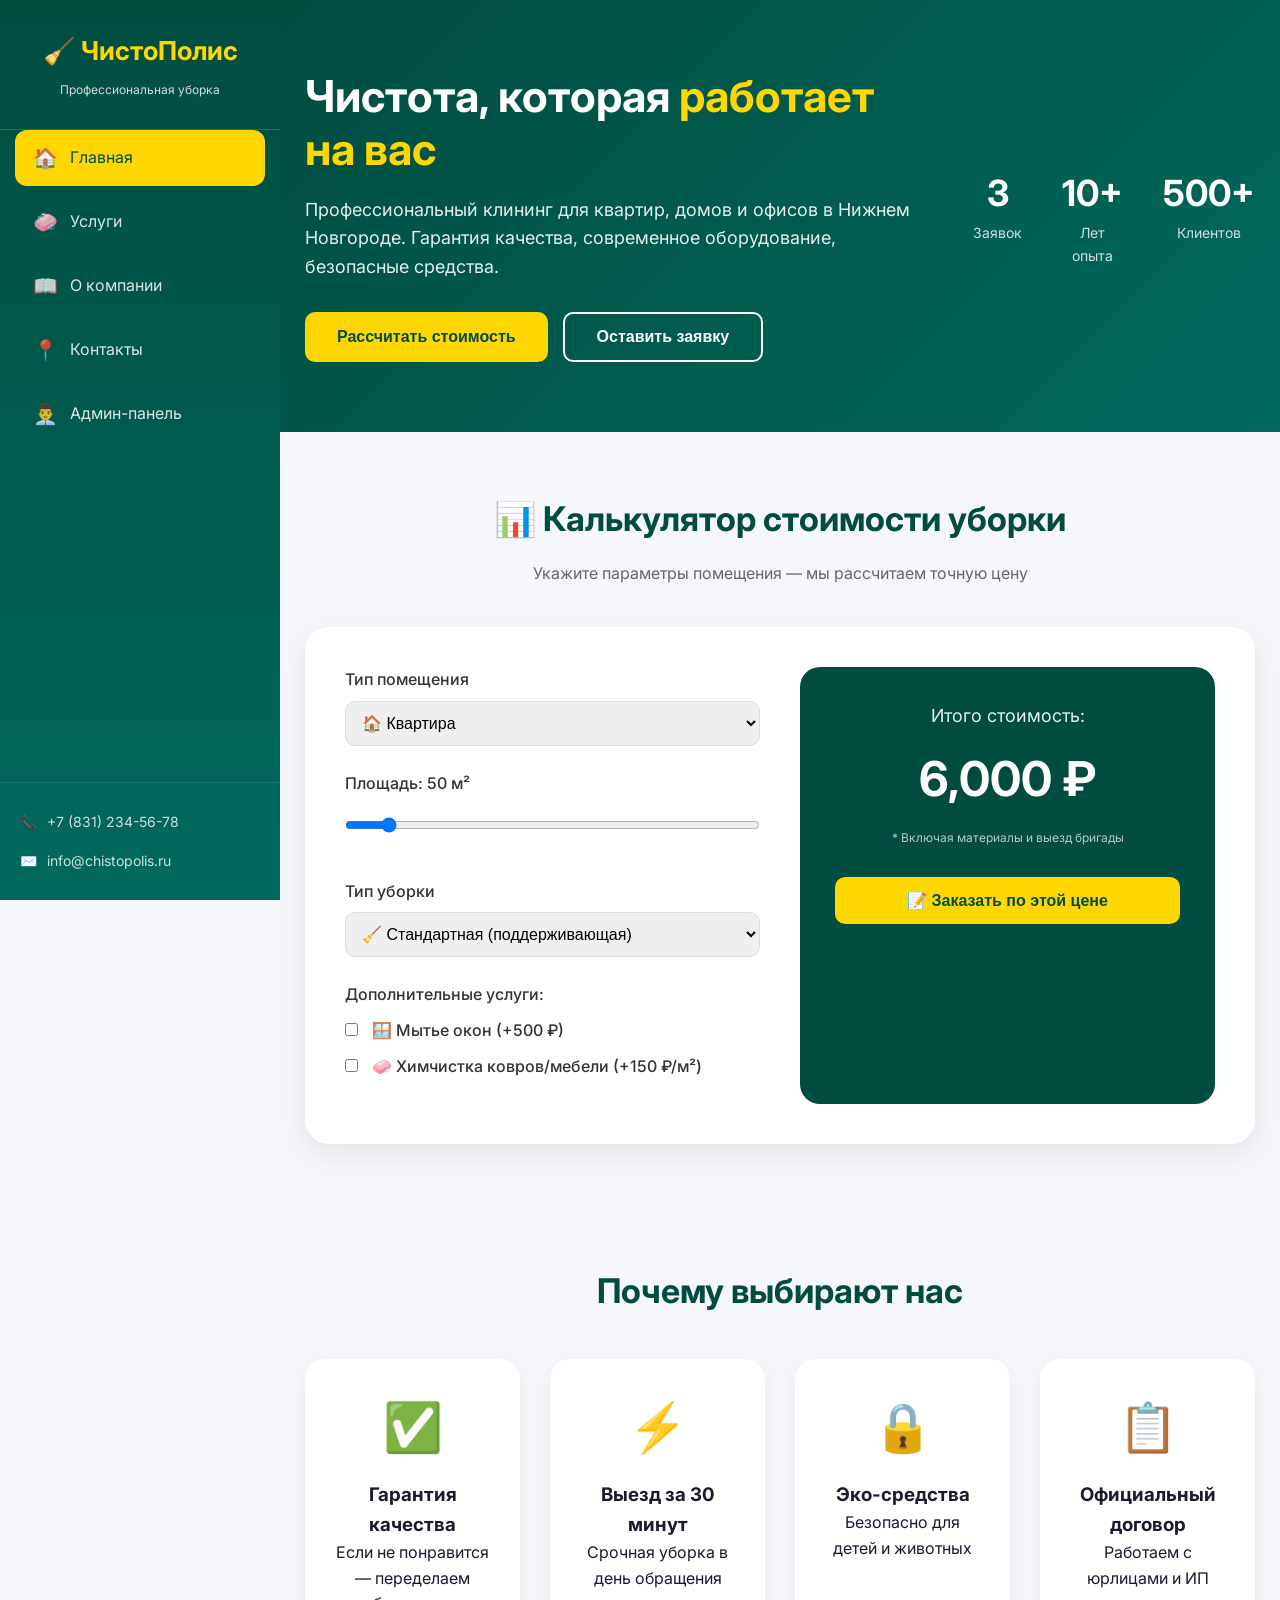
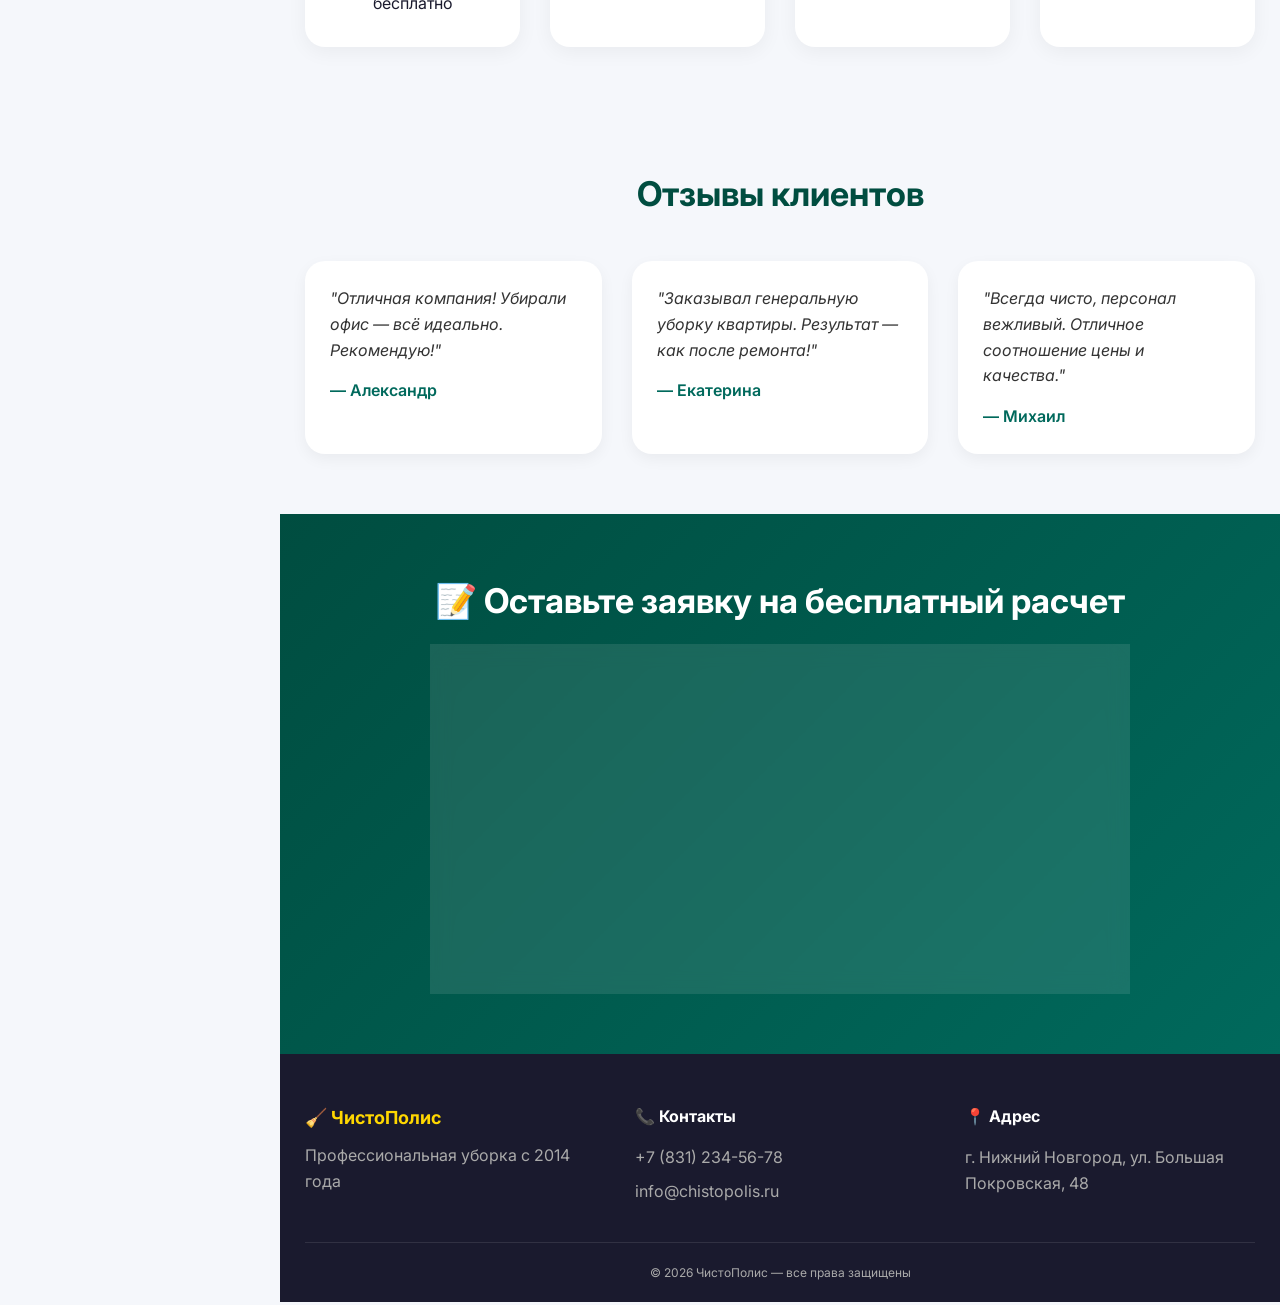
==== commit 50213649: "Update index.html" ====
--- a/index.html
+++ b/index.html
@@ -10,7 +10,6 @@
 <body>
 
 <div class="app-wrapper">
-    <!-- Боковое меню -->
     <aside class="sidebar">
         <div class="logo-sidebar">
             <h1>🧹 ЧистоПолис</h1>
@@ -50,9 +49,7 @@
         </div>
     </aside>
 
-    <!-- Основной контент -->
     <main class="main-content">
-        
         <!-- ========== ГЛАВНАЯ СТРАНИЦА ========== -->
         <div id="page-main">
             <section class="hero">
@@ -79,7 +76,7 @@
             <section id="calculator" class="calculator-section">
                 <div class="container">
                     <h2 class="section-title">📊 Калькулятор стоимости уборки</h2>
-                    <p class="section-subtitle">Укажите параметры — мы рассчитаем точную цену</p>
+                    <p class="section-subtitle">Укажите параметры помещения — мы рассчитаем точную цену</p>
                     <div class="calculator-container">
                         <div class="calculator-form">
                             <div class="form-group">
@@ -232,7 +229,7 @@
                     <p class="section-subtitle">Свяжитесь с нами любым удобным способом</p>
                     <div class="contacts-grid">
                         <div>
-                            <div class="contact-card"><h3>📞 Свяжитесь с нами</h3><div class="contact-item"><span>📱</span><div><strong>Телефон</strong><br><a href="tel:+78312345678">+7 (831) 234-56-78</a></div></div><div class="contact-item"><span>✉️</span><div><strong>Email</strong><br><a href="mailto:info@chistopolis.ru">info@chistopolis.ru</a></div></div><div class="contact-item"><span>💬</span></div></div>
+                            <div class="contact-card"><h3>📞 Свяжитесь с нами</h3><div class="contact-item"><span>📱</span><div><strong>Телефон</strong><br><a href="tel:+78312345678">+7 (831) 234-56-78</a></div></div><div class="contact-item"><span>✉️</span><div><strong>Email</strong><br><a href="mailto:info@chistopolis.ru">info@chistopolis.ru</a></div></div></div>
                             <div class="contact-card"><h3>📍 Адрес</h3><div class="contact-item"><span>🏢</span><div>г. Нижний Новгород, ул. Большая Покровская, дом 48, офис 12</div></div><div class="subway-station">🚇 <strong>Метро:</strong> Горьковская — 5 минут пешком</div></div>
                             <div class="contact-card"><h3>⏰ Режим работы</h3><div class="work-hours"><p>Пн-Пт: 8:00 - 22:00</p><p>Сб-Вс: 9:00 - 20:00</p></div></div>
                         </div>
@@ -244,7 +241,7 @@
             </section>
         </div>
 
-        <!-- ========== АДМИН-ПАНЕЛЬ (с авторизацией) ========== -->
+        <!-- ========== АДМИН-ПАНЕЛЬ ========== -->
         <div id="page-admin" style="display: none;">
             <div class="admin-auth-overlay" id="adminAuthOverlay">
                 <div class="admin-login-card">
@@ -274,7 +271,6 @@
             </div>
         </div>
 
-        <!-- Футер -->
         <footer class="footer">
             <div class="container">
                 <div class="footer-content">
